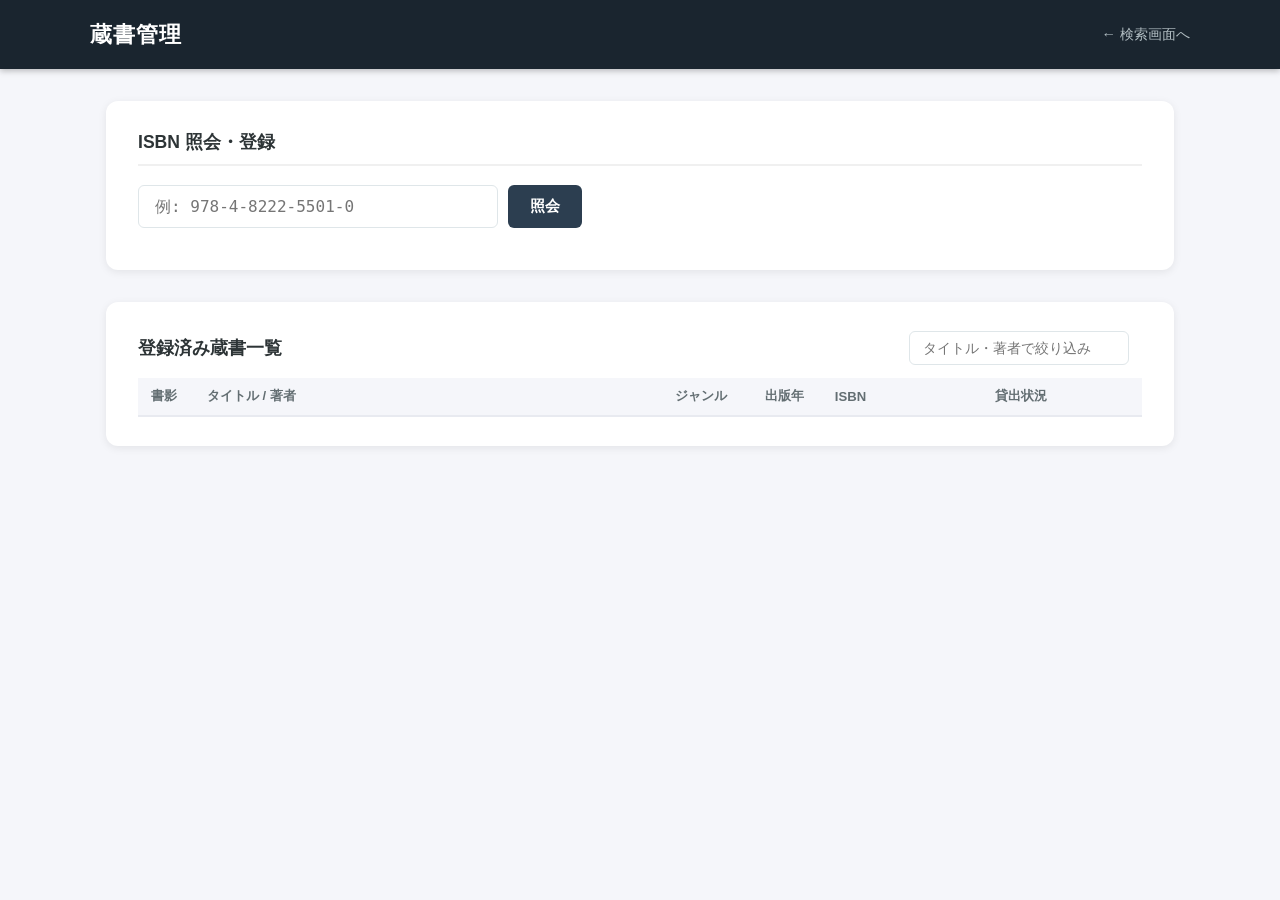
==== templates/admin.html @ 65077078 "Add admin panel with NDL book lookup 管理画面 (/admin) を新設。 - 国立国会図書館サーチ API (SRU) で ISBN から書誌情報・書影を照会 -" ====
<!DOCTYPE html>
<html lang="ja">
<head>
  <meta charset="UTF-8">
  <meta name="viewport" content="width=device-width, initial-scale=1.0">
  <title>管理画面 - 図書館蔵書管理</title>
  <link rel="stylesheet" href="/static/style.css">
</head>
<body>
  <header class="admin-header">
    <div class="admin-header-inner">
      <h1>蔵書管理</h1>
      <a href="/" class="header-link">← 検索画面へ</a>
    </div>
  </header>

  <main class="admin-main">

    <!-- ========== ISBN 照会・登録 ========== -->
    <section class="admin-card">
      <h2 class="admin-section-title">ISBN 照会・登録</h2>

      <div class="lookup-row">
        <input type="text" id="isbn-input" placeholder="例: 978-4-8222-5501-0" autocomplete="off" maxlength="17">
        <button id="lookup-btn" class="btn-primary">照会</button>
      </div>
      <p id="lookup-error" class="form-error hidden"></p>

      <!-- プレビューパネル -->
      <div id="preview-panel" class="preview-panel hidden">
        <div class="preview-cover">
          <img id="preview-img" src="" alt="書影" onerror="this.style.display='none'; document.getElementById('no-cover').style.display='flex'">
          <div id="no-cover" class="no-cover" style="display:none">書影なし</div>
        </div>
        <div class="preview-info">
          <div class="preview-ndl-badge">国立国会図書館より取得</div>
          <div class="form-grid">
            <label class="form-label">ISBN
              <input type="text" id="f-isbn" class="form-input" readonly>
            </label>
            <label class="form-label">タイトル <span class="required">*</span>
              <input type="text" id="f-title" class="form-input" placeholder="タイトルを入力">
            </label>
            <label class="form-label">著者
              <input type="text" id="f-author" class="form-input" placeholder="著者名">
            </label>
            <label class="form-label">出版社
              <input type="text" id="f-publisher" class="form-input" readonly>
            </label>
            <label class="form-label">出版年
              <input type="number" id="f-year" class="form-input" min="1000" max="2099" placeholder="例: 2024">
            </label>
            <label class="form-label">ジャンル <span class="required">*</span>
              <input type="text" id="f-genre" class="form-input" list="genre-list" placeholder="例: 小説 / コンピュータ">
              <datalist id="genre-list"></datalist>
            </label>
          </div>
          <div class="preview-actions">
            <button id="register-btn" class="btn-primary">この本を登録する</button>
            <button id="cancel-btn" class="btn-ghost">キャンセル</button>
          </div>
          <p id="register-error" class="form-error hidden"></p>
          <p id="register-success" class="form-success hidden"></p>
        </div>
      </div>
    </section>

    <!-- ========== 蔵書一覧 ========== -->
    <section class="admin-card">
      <div class="book-list-header">
        <h2 class="admin-section-title">登録済み蔵書一覧</h2>
        <div class="list-controls">
          <input type="text" id="list-search" placeholder="タイトル・著者で絞り込み" class="list-search-input">
          <span id="list-count" class="list-count"></span>
        </div>
      </div>

      <div class="table-wrap">
        <table id="book-table">
          <thead>
            <tr>
              <th class="col-cover">書影</th>
              <th class="col-title">タイトル / 著者</th>
              <th class="col-genre">ジャンル</th>
              <th class="col-year">出版年</th>
              <th class="col-isbn">ISBN</th>
              <th class="col-status">貸出状況</th>
              <th class="col-action"></th>
            </tr>
          </thead>
          <tbody id="book-tbody"></tbody>
        </table>
        <p id="table-empty" class="no-result hidden">登録された書籍はありません。</p>
      </div>
    </section>

  </main>

  <!-- 削除確認モーダル -->
  <div id="confirm-overlay" class="hidden">
    <div id="confirm-modal">
      <p id="confirm-msg"></p>
      <div class="confirm-actions">
        <button id="confirm-ok" class="btn-danger">削除する</button>
        <button id="confirm-cancel" class="btn-ghost">キャンセル</button>
      </div>
    </div>
  </div>

  <script>
    /* ---- utils ---- */
    function esc(s) {
      return String(s ?? '').replace(/&/g,'&amp;').replace(/</g,'&lt;').replace(/>/g,'&gt;').replace(/"/g,'&quot;');
    }
    function thumbnailUrl(isbn) {
      const clean = String(isbn).replace(/[^0-9X]/gi, '');
      return clean.length === 13 ? `https://ndlsearch.ndl.go.jp/thumbnail/${clean}.jpg` : null;
    }
    function showEl(id)  { document.getElementById(id).classList.remove('hidden'); }
    function hideEl(id)  { document.getElementById(id).classList.add('hidden'); }
    function setText(id, t) { document.getElementById(id).textContent = t; }

    /* ---- genre datalist ---- */
    fetch('/api/search')
      .then(r => r.json())
      .then(books => {
        const genres = [...new Set(books.map(b => b.genre))].sort();
        const dl = document.getElementById('genre-list');
        dl.innerHTML = genres.map(g => `<option value="${esc(g)}">`).join('');
      });

    /* ---- ISBN 照会 ---- */
    const isbnInput   = document.getElementById('isbn-input');
    const lookupBtn   = document.getElementById('lookup-btn');
    const previewPanel = document.getElementById('preview-panel');
    let currentThumbnail = null;

    function resetPreview() {
      previewPanel.classList.add('hidden');
      hideEl('lookup-error');
      hideEl('register-error');
      hideEl('register-success');
    }

    async function doLookup() {
      const isbn = isbnInput.value.trim();
      if (!isbn) return;
      lookupBtn.disabled = true;
      lookupBtn.textContent = '照会中…';
      hideEl('lookup-error');

      try {
        const res = await fetch('/api/admin/lookup?' + new URLSearchParams({ isbn }));
        const data = await res.json();
        if (!res.ok) {
          setText('lookup-error', data.error);
          showEl('lookup-error');
          previewPanel.classList.add('hidden');
          return;
        }
        fillPreview(data);
      } catch {
        setText('lookup-error', 'ネットワークエラーが発生しました');
        showEl('lookup-error');
      } finally {
        lookupBtn.disabled = false;
        lookupBtn.textContent = '照会';
      }
    }

    function fillPreview(data) {
      document.getElementById('f-isbn').value      = data.isbn ?? '';
      document.getElementById('f-title').value     = data.title ?? '';
      document.getElementById('f-author').value    = data.author ?? '';
      document.getElementById('f-publisher').value = data.publisher ?? '';
      document.getElementById('f-year').value      = data.year ?? '';
      document.getElementById('f-genre').value     = '';

      const img    = document.getElementById('preview-img');
      const noCover = document.getElementById('no-cover');
      if (data.thumbnail_url) {
        img.src = data.thumbnail_url;
        img.style.display = '';
        noCover.style.display = 'none';
        currentThumbnail = data.thumbnail_url;
      } else {
        img.style.display = 'none';
        noCover.style.display = 'flex';
        currentThumbnail = null;
      }

      hideEl('register-error');
      hideEl('register-success');
      previewPanel.classList.remove('hidden');
    }

    lookupBtn.addEventListener('click', doLookup);
    isbnInput.addEventListener('keydown', e => { if (e.key === 'Enter') doLookup(); });
    document.getElementById('cancel-btn').addEventListener('click', resetPreview);

    /* ---- 書籍登録 ---- */
    document.getElementById('register-btn').addEventListener('click', async () => {
      hideEl('register-error');
      hideEl('register-success');

      const body = {
        isbn:   document.getElementById('f-isbn').value.trim(),
        title:  document.getElementById('f-title').value.trim(),
        author: document.getElementById('f-author').value.trim(),
        genre:  document.getElementById('f-genre').value.trim(),
        year:   parseInt(document.getElementById('f-year').value) || null,
      };

      if (!body.title) { setText('register-error', 'タイトルは必須です'); showEl('register-error'); return; }
      if (!body.genre) { setText('register-error', 'ジャンルは必須です'); showEl('register-error'); return; }

      const btn = document.getElementById('register-btn');
      btn.disabled = true;
      btn.textContent = '登録中…';

      try {
        const res  = await fetch('/api/admin/books', {
          method: 'POST',
          headers: { 'Content-Type': 'application/json' },
          body: JSON.stringify(body),
        });
        const data = await res.json();
        if (!res.ok) {
          setText('register-error', data.error);
          showEl('register-error');
        } else {
          setText('register-success', `「${data.title}」を登録しました`);
          showEl('register-success');
          isbnInput.value = '';
          setTimeout(resetPreview, 2000);
          loadBooks();
        }
      } catch {
        setText('register-error', 'ネットワークエラーが発生しました');
        showEl('register-error');
      } finally {
        btn.disabled = false;
        btn.textContent = 'この本を登録する';
      }
    });

    /* ---- 蔵書一覧 ---- */
    let allBooks = [];
    const tbody       = document.getElementById('book-tbody');
    const listSearch  = document.getElementById('list-search');
    const listCount   = document.getElementById('list-count');
    const tableEmpty  = document.getElementById('table-empty');

    async function loadBooks() {
      const res   = await fetch('/api/admin/books');
      allBooks    = await res.json();
      renderTable(allBooks);
    }

    function renderTable(books) {
      const q = listSearch.value.trim().toLowerCase();
      const filtered = q
        ? books.filter(b => b.title.toLowerCase().includes(q) || (b.author ?? '').toLowerCase().includes(q))
        : books;

      listCount.textContent = `${filtered.length} 件`;

      if (filtered.length === 0) {
        tbody.innerHTML = '';
        tableEmpty.classList.remove('hidden');
        return;
      }
      tableEmpty.classList.add('hidden');

      tbody.innerHTML = filtered.map(b => {
        const thumb = thumbnailUrl(b.isbn);
        return `
        <tr data-id="${b.id}">
          <td class="col-cover">
            ${thumb
              ? `<img class="thumb" src="${esc(thumb)}" alt="" onerror="this.style.display='none'">`
              : '<span class="no-thumb">-</span>'}
          </td>
          <td class="col-title">
            <div class="book-title-cell">${esc(b.title)}</div>
            <div class="book-author-cell">${esc(b.author ?? '')}</div>
          </td>
          <td class="col-genre"><span class="genre-tag">${esc(b.genre)}</span></td>
          <td class="col-year">${b.year ?? '-'}</td>
          <td class="col-isbn"><span class="isbn-text">${esc(b.isbn)}</span></td>
          <td class="col-status">
            <button class="status-btn ${b.available ? 'status-ok' : 'status-ng'}"
                    data-id="${b.id}" data-toggle>
              ${b.available ? '貸出可' : '貸出中'}
            </button>
          </td>
          <td class="col-action">
            <button class="btn-delete" data-id="${b.id}" data-title="${esc(b.title)}" data-del>削除</button>
          </td>
        </tr>`;
      }).join('');

      // トグルボタン
      tbody.querySelectorAll('[data-toggle]').forEach(btn => {
        btn.addEventListener('click', () => toggleAvailable(Number(btn.dataset.id)));
      });
      // 削除ボタン
      tbody.querySelectorAll('[data-del]').forEach(btn => {
        btn.addEventListener('click', () => confirmDelete(Number(btn.dataset.id), btn.dataset.title));
      });
    }

    listSearch.addEventListener('input', () => renderTable(allBooks));

    async function toggleAvailable(id) {
      const res  = await fetch(`/api/admin/books/${id}/available`, { method: 'PUT' });
      const data = await res.json();
      allBooks   = allBooks.map(b => b.id === id ? data : b);
      renderTable(allBooks);
    }

    /* ---- 削除確認 ---- */
    let pendingDeleteId = null;
    const confirmOverlay = document.getElementById('confirm-overlay');

    function confirmDelete(id, title) {
      pendingDeleteId = id;
      setText('confirm-msg', `「${title}」を削除します。よろしいですか？`);
      confirmOverlay.classList.remove('hidden');
    }

    document.getElementById('confirm-ok').addEventListener('click', async () => {
      if (pendingDeleteId === null) return;
      await fetch(`/api/admin/books/${pendingDeleteId}`, { method: 'DELETE' });
      allBooks = allBooks.filter(b => b.id !== pendingDeleteId);
      renderTable(allBooks);
      confirmOverlay.classList.add('hidden');
      pendingDeleteId = null;
    });

    document.getElementById('confirm-cancel').addEventListener('click', () => {
      confirmOverlay.classList.add('hidden');
      pendingDeleteId = null;
    });

    loadBooks();
  </script>
</body>
</html>
---- static/style.css ----
*, *::before, *::after { box-sizing: border-box; margin: 0; padding: 0; }

body {
  font-family: "Hiragino Kaku Gothic ProN", "Noto Sans JP", sans-serif;
  background: #f5f6fa;
  color: #2d3436;
  min-height: 100vh;
}

header {
  background: #2c3e50;
  color: #fff;
  padding: 1.2rem 2rem;
  box-shadow: 0 2px 6px rgba(0,0,0,.2);
}

header h1 {
  font-size: 1.6rem;
  letter-spacing: .05em;
}

main {
  max-width: 960px;
  margin: 2rem auto;
  padding: 0 1rem;
}

/* Search box */
.search-box {
  background: #fff;
  border-radius: 10px;
  padding: 1.4rem 1.6rem;
  box-shadow: 0 2px 8px rgba(0,0,0,.08);
  margin-bottom: 1.8rem;
}

.search-row {
  display: flex;
  gap: .6rem;
  margin-bottom: 1rem;
}

.search-row input {
  flex: 1;
  padding: .7rem 1rem;
  border: 1.5px solid #dfe6e9;
  border-radius: 6px;
  font-size: 1rem;
  outline: none;
  transition: border-color .2s;
}

.search-row input:focus { border-color: #2c3e50; }

.search-row button {
  padding: .7rem 1.4rem;
  background: #2c3e50;
  color: #fff;
  border: none;
  border-radius: 6px;
  font-size: 1rem;
  cursor: pointer;
  transition: background .2s;
}

.search-row button:hover { background: #34495e; }

.filter-row {
  display: flex;
  gap: 1.4rem;
  align-items: center;
  flex-wrap: wrap;
}

.filter-row label { font-size: .95rem; color: #636e72; }

.filter-row select {
  margin-left: .4rem;
  padding: .35rem .6rem;
  border: 1.5px solid #dfe6e9;
  border-radius: 5px;
  font-size: .95rem;
  outline: none;
}

.checkbox-label {
  display: flex;
  align-items: center;
  gap: .4rem;
  cursor: pointer;
}

/* Result count */
#result-count {
  font-size: .9rem;
  color: #636e72;
  margin-bottom: .8rem;
}

/* Book cards grid */
#results {
  display: grid;
  grid-template-columns: repeat(auto-fill, minmax(200px, 1fr));
  gap: 1rem;
}

.book-card {
  background: #fff;
  border-radius: 10px;
  padding: 1rem 1.1rem 1.2rem;
  box-shadow: 0 2px 6px rgba(0,0,0,.07);
  cursor: pointer;
  transition: transform .15s, box-shadow .15s;
  border-top: 4px solid transparent;
  position: relative;
}

.book-card:hover {
  transform: translateY(-3px);
  box-shadow: 0 6px 14px rgba(0,0,0,.12);
}

.book-card.available { border-top-color: #00b894; }
.book-card.unavailable { border-top-color: #d63031; }

.book-status {
  font-size: .75rem;
  font-weight: 700;
  letter-spacing: .04em;
  margin-bottom: .5rem;
}

.available .book-status { color: #00b894; }
.unavailable .book-status { color: #d63031; }

.book-title {
  font-size: 1rem;
  font-weight: 700;
  line-height: 1.35;
  margin-bottom: .4rem;
}

.book-author {
  font-size: .88rem;
  color: #636e72;
  margin-bottom: .3rem;
}

.book-meta {
  font-size: .8rem;
  color: #b2bec3;
}

.no-result {
  color: #636e72;
  padding: 2rem 0;
  text-align: center;
}

/* Modal */
.hidden { display: none !important; }

#modal-overlay {
  position: fixed;
  inset: 0;
  background: rgba(0,0,0,.45);
  display: flex;
  align-items: center;
  justify-content: center;
  z-index: 100;
}

#modal {
  background: #fff;
  border-radius: 12px;
  padding: 2rem 2.2rem;
  max-width: 480px;
  width: 90%;
  position: relative;
  box-shadow: 0 10px 40px rgba(0,0,0,.2);
}

#modal-close {
  position: absolute;
  top: .8rem;
  right: 1rem;
  background: none;
  border: none;
  font-size: 1.6rem;
  cursor: pointer;
  color: #636e72;
  line-height: 1;
}

#modal-close:hover { color: #2d3436; }

#modal-content h2 {
  font-size: 1.3rem;
  margin-bottom: 1.2rem;
  line-height: 1.4;
}

.detail-table {
  width: 100%;
  border-collapse: collapse;
}

.detail-table th,
.detail-table td {
  padding: .55rem .6rem;
  border-bottom: 1px solid #f0f0f0;
  font-size: .95rem;
  text-align: left;
}

.detail-table th {
  width: 7rem;
  color: #636e72;
  font-weight: 600;
}

.status-ok { color: #00b894; font-weight: 700; }
.status-ng { color: #d63031; font-weight: 700; }

/* ---- Tabs ---- */
.tabs {
  display: flex;
  gap: .4rem;
  margin-bottom: 1.4rem;
}

.tab-btn {
  padding: .6rem 1.4rem;
  border: 2px solid #dfe6e9;
  border-radius: 6px;
  background: #fff;
  font-size: .95rem;
  cursor: pointer;
  color: #636e72;
  font-weight: 600;
  transition: background .15s, color .15s, border-color .15s;
}

.tab-btn.active {
  background: #2c3e50;
  color: #fff;
  border-color: #2c3e50;
}

.tab-btn:not(.active):hover {
  border-color: #2c3e50;
  color: #2c3e50;
}

/* ---- Occupation filter row ---- */
.occ-filter-row {
  display: flex;
  align-items: center;
  gap: 1rem;
}

/* ---- Section lead ---- */
.section-lead {
  font-size: .95rem;
  color: #636e72;
  margin-bottom: 1rem;
}

/* ---- Occupation cards grid ---- */
#occ-cards {
  display: grid;
  grid-template-columns: repeat(auto-fill, minmax(200px, 1fr));
  gap: 1rem;
  margin-bottom: 1.5rem;
}

.occ-card {
  background: #fff;
  border-radius: 10px;
  padding: 1.2rem 1.2rem 1.4rem;
  box-shadow: 0 2px 6px rgba(0,0,0,.07);
  cursor: pointer;
  transition: transform .15s, box-shadow .15s;
  border-top: 4px solid #6c5ce7;
  text-align: center;
}

.occ-card:hover {
  transform: translateY(-3px);
  box-shadow: 0 6px 14px rgba(0,0,0,.12);
}

.occ-icon {
  font-size: 2rem;
  margin-bottom: .5rem;
}

.occ-name {
  font-size: 1rem;
  font-weight: 700;
  margin-bottom: .4rem;
}

.occ-desc {
  font-size: .78rem;
  color: #636e72;
  line-height: 1.4;
  margin-bottom: .6rem;
}

.occ-count {
  font-size: .82rem;
  color: #6c5ce7;
  font-weight: 700;
}

/* ---- Occupation book view ---- */
.back-btn {
  display: inline-flex;
  align-items: center;
  gap: .4rem;
  padding: .5rem 1rem;
  border: 1.5px solid #dfe6e9;
  border-radius: 6px;
  background: #fff;
  font-size: .9rem;
  cursor: pointer;
  margin-bottom: 1.2rem;
  color: #2d3436;
  transition: background .15s;
}

.back-btn:hover { background: #f0f0f0; }

.occ-book-title {
  display: flex;
  align-items: flex-start;
  gap: 1rem;
  background: #fff;
  border-radius: 10px;
  padding: 1.2rem 1.4rem;
  box-shadow: 0 2px 6px rgba(0,0,0,.07);
  margin-bottom: 1.2rem;
  border-left: 5px solid #6c5ce7;
}

.occ-icon-lg { font-size: 2.4rem; }

.occ-book-title h2 {
  font-size: 1.2rem;
  margin-bottom: .3rem;
}

.occ-book-title p {
  font-size: .88rem;
  color: #636e72;
}

#occ-book-count {
  font-size: .9rem;
  color: #636e72;
  margin-bottom: .8rem;
}

#occ-books {
  display: grid;
  grid-template-columns: repeat(auto-fill, minmax(200px, 1fr));
  gap: 1rem;
}

/* ---- Book note (occupation context) ---- */
.book-note {
  font-size: .75rem;
  color: #6c5ce7;
  margin-top: .5rem;
  line-height: 1.4;
  border-top: 1px dashed #e0e0e0;
  padding-top: .4rem;
}

/* ==============================================================
   管理画面
   ============================================================== */
.admin-header {
  background: #1a252f;
  color: #fff;
  padding: 1.2rem 2rem;
  box-shadow: 0 2px 6px rgba(0,0,0,.25);
}

.admin-header-inner {
  max-width: 1100px;
  margin: 0 auto;
  display: flex;
  align-items: center;
  justify-content: space-between;
}

.admin-header h1 { font-size: 1.4rem; letter-spacing: .04em; }

.header-link {
  color: #b2bec3;
  text-decoration: none;
  font-size: .9rem;
  transition: color .15s;
}
.header-link:hover { color: #fff; }

.admin-main {
  max-width: 1100px;
  margin: 2rem auto;
  padding: 0 1rem;
  display: flex;
  flex-direction: column;
  gap: 2rem;
}

.admin-card {
  background: #fff;
  border-radius: 12px;
  padding: 1.8rem 2rem;
  box-shadow: 0 2px 8px rgba(0,0,0,.08);
}

.admin-section-title {
  font-size: 1.1rem;
  font-weight: 700;
  margin-bottom: 1.2rem;
  padding-bottom: .6rem;
  border-bottom: 2px solid #f0f0f0;
  color: #2d3436;
}

/* ---- ISBN 照会行 ---- */
.lookup-row {
  display: flex;
  gap: .6rem;
  margin-bottom: .8rem;
}

.lookup-row input {
  flex: 1;
  max-width: 360px;
  padding: .7rem 1rem;
  border: 1.5px solid #dfe6e9;
  border-radius: 6px;
  font-size: 1rem;
  outline: none;
  font-family: monospace;
  transition: border-color .2s;
}
.lookup-row input:focus { border-color: #1a252f; }

/* ---- ボタン ---- */
.btn-primary {
  padding: .7rem 1.4rem;
  background: #2c3e50;
  color: #fff;
  border: none;
  border-radius: 6px;
  font-size: .95rem;
  cursor: pointer;
  font-weight: 600;
  transition: background .15s;
}
.btn-primary:hover:not(:disabled) { background: #34495e; }
.btn-primary:disabled { opacity: .6; cursor: default; }

.btn-ghost {
  padding: .7rem 1.2rem;
  background: none;
  color: #636e72;
  border: 1.5px solid #dfe6e9;
  border-radius: 6px;
  font-size: .95rem;
  cursor: pointer;
  transition: background .15s;
}
.btn-ghost:hover { background: #f5f6fa; }

.btn-danger {
  padding: .6rem 1.2rem;
  background: #d63031;
  color: #fff;
  border: none;
  border-radius: 6px;
  font-size: .95rem;
  cursor: pointer;
  font-weight: 600;
  transition: background .15s;
}
.btn-danger:hover { background: #c0392b; }

/* ---- フォームエラー・成功 ---- */
.form-error   { color: #d63031; font-size: .88rem; margin-top: .4rem; }
.form-success { color: #00b894; font-size: .88rem; margin-top: .4rem; }
.required     { color: #d63031; }

/* ---- プレビューパネル ---- */
.preview-panel {
  display: flex;
  gap: 1.8rem;
  margin-top: 1.4rem;
  padding: 1.4rem;
  background: #f8f9fb;
  border-radius: 10px;
  border: 1.5px solid #e8eaf0;
}

.preview-cover {
  flex-shrink: 0;
  width: 120px;
}

.preview-cover img {
  width: 120px;
  border-radius: 4px;
  box-shadow: 0 2px 8px rgba(0,0,0,.15);
  display: block;
}

.no-cover {
  width: 120px;
  height: 160px;
  background: #dfe6e9;
  border-radius: 4px;
  display: flex;
  align-items: center;
  justify-content: center;
  font-size: .8rem;
  color: #636e72;
}

.preview-info { flex: 1; min-width: 0; }

.preview-ndl-badge {
  display: inline-block;
  font-size: .72rem;
  color: #636e72;
  background: #eaf0fb;
  border-radius: 4px;
  padding: .2rem .6rem;
  margin-bottom: .9rem;
}

.form-grid {
  display: grid;
  grid-template-columns: 1fr 1fr;
  gap: .7rem 1rem;
  margin-bottom: 1rem;
}

.form-label {
  display: flex;
  flex-direction: column;
  gap: .25rem;
  font-size: .85rem;
  color: #636e72;
  font-weight: 600;
}

.form-input {
  padding: .5rem .7rem;
  border: 1.5px solid #dfe6e9;
  border-radius: 5px;
  font-size: .95rem;
  outline: none;
  background: #fff;
  transition: border-color .15s;
}
.form-input:focus { border-color: #2c3e50; }
.form-input[readonly] { background: #f0f2f5; color: #636e72; }

.preview-actions { display: flex; gap: .6rem; align-items: center; }

/* ---- 一覧ヘッダー ---- */
.book-list-header {
  display: flex;
  align-items: center;
  justify-content: space-between;
  flex-wrap: wrap;
  gap: .8rem;
  margin-bottom: .8rem;
}

.book-list-header .admin-section-title { margin-bottom: 0; border-bottom: none; padding-bottom: 0; }

.list-controls { display: flex; align-items: center; gap: .8rem; }

.list-search-input {
  padding: .5rem .8rem;
  border: 1.5px solid #dfe6e9;
  border-radius: 6px;
  font-size: .9rem;
  outline: none;
  width: 220px;
  transition: border-color .15s;
}
.list-search-input:focus { border-color: #2c3e50; }

.list-count { font-size: .85rem; color: #636e72; white-space: nowrap; }

/* ---- テーブル ---- */
.table-wrap { overflow-x: auto; }

#book-table {
  width: 100%;
  border-collapse: collapse;
  font-size: .9rem;
  min-width: 700px;
}

#book-table th {
  text-align: left;
  padding: .6rem .8rem;
  background: #f5f6fa;
  color: #636e72;
  font-weight: 600;
  font-size: .82rem;
  border-bottom: 2px solid #e8eaf0;
  white-space: nowrap;
}

#book-table td {
  padding: .65rem .8rem;
  border-bottom: 1px solid #f0f0f0;
  vertical-align: middle;
}

#book-table tbody tr:hover { background: #fafbfc; }

.col-cover  { width: 56px; }
.col-title  { min-width: 180px; }
.col-genre  { width: 90px; }
.col-year   { width: 70px; text-align: center; }
.col-isbn   { width: 160px; }
.col-status { width: 90px; text-align: center; }
.col-action { width: 70px; text-align: center; }

.thumb {
  width: 40px;
  height: auto;
  border-radius: 3px;
  display: block;
  box-shadow: 0 1px 4px rgba(0,0,0,.12);
}
.no-thumb { color: #b2bec3; font-size: .8rem; }

.book-title-cell  { font-weight: 600; line-height: 1.3; }
.book-author-cell { font-size: .82rem; color: #636e72; margin-top: .15rem; }

.genre-tag {
  display: inline-block;
  background: #eaf0fb;
  color: #2c3e50;
  border-radius: 4px;
  padding: .15rem .5rem;
  font-size: .78rem;
  font-weight: 600;
  white-space: nowrap;
}

.isbn-text {
  font-family: monospace;
  font-size: .82rem;
  color: #636e72;
}

.status-btn {
  border: none;
  border-radius: 5px;
  padding: .3rem .7rem;
  font-size: .82rem;
  font-weight: 700;
  cursor: pointer;
  transition: opacity .15s;
}
.status-btn.status-ok { background: #e8f8f3; color: #00b894; }
.status-btn.status-ng { background: #fdf0f0; color: #d63031; }
.status-btn:hover { opacity: .75; }

.btn-delete {
  background: none;
  border: 1.5px solid #dfe6e9;
  border-radius: 5px;
  padding: .28rem .6rem;
  font-size: .8rem;
  color: #636e72;
  cursor: pointer;
  transition: border-color .15s, color .15s;
}
.btn-delete:hover { border-color: #d63031; color: #d63031; }

/* ---- 削除確認モーダル ---- */
#confirm-overlay {
  position: fixed;
  inset: 0;
  background: rgba(0,0,0,.45);
  display: flex;
  align-items: center;
  justify-content: center;
  z-index: 200;
}

#confirm-modal {
  background: #fff;
  border-radius: 10px;
  padding: 1.8rem 2rem;
  max-width: 380px;
  width: 90%;
  box-shadow: 0 10px 40px rgba(0,0,0,.2);
}

#confirm-msg {
  font-size: 1rem;
  margin-bottom: 1.2rem;
  line-height: 1.5;
}

.confirm-actions { display: flex; gap: .6rem; }
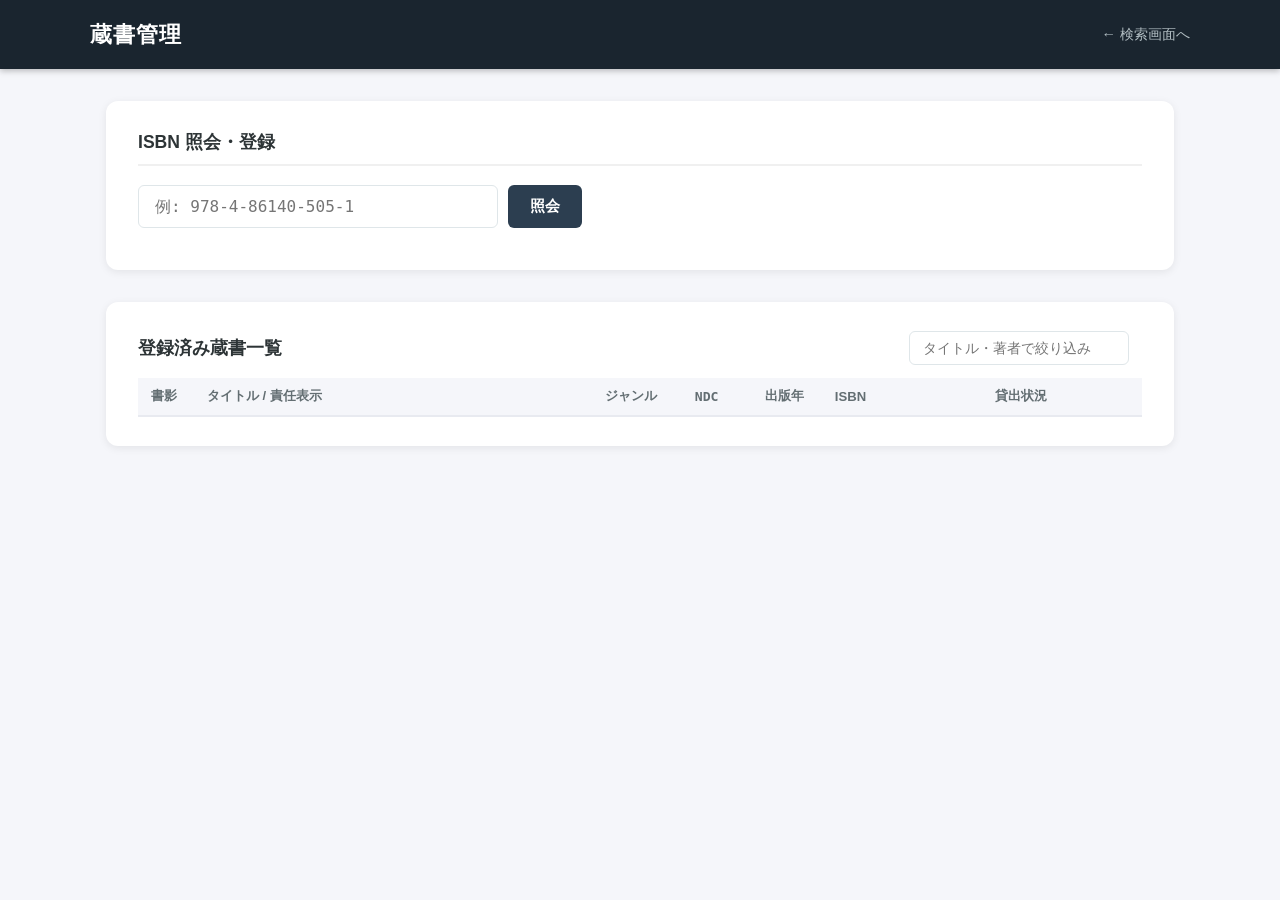
==== commit c2c27809: "Expand admin with full NDL bibliographic fields NDL書誌項目に準拠したスキーマ・フォーム・パーサーに全面更新。 - DB: books テーブルに N" ====
--- a/templates/admin.html
+++ b/templates/admin.html
@@ -21,48 +21,163 @@
       <h2 class="admin-section-title">ISBN 照会・登録</h2>
 
       <div class="lookup-row">
-        <input type="text" id="isbn-input" placeholder="例: 978-4-8222-5501-0" autocomplete="off" maxlength="17">
+        <input type="text" id="isbn-input" placeholder="例: 978-4-86140-505-1" autocomplete="off" maxlength="17">
         <button id="lookup-btn" class="btn-primary">照会</button>
       </div>
       <p id="lookup-error" class="form-error hidden"></p>
 
       <!-- プレビューパネル -->
       <div id="preview-panel" class="preview-panel hidden">
-        <div class="preview-cover">
-          <img id="preview-img" src="" alt="書影" onerror="this.style.display='none'; document.getElementById('no-cover').style.display='flex'">
-          <div id="no-cover" class="no-cover" style="display:none">書影なし</div>
+
+        <!-- 上部: 書影 + NDLバッジ -->
+        <div class="preview-top">
+          <div class="preview-cover">
+            <img id="preview-img" src="" alt="書影"
+                 onerror="this.style.display='none';document.getElementById('no-cover').style.display='flex'">
+            <div id="no-cover" class="no-cover" style="display:none">書影なし</div>
+          </div>
+          <div class="preview-top-right">
+            <div class="preview-ndl-badge">国立国会図書館より取得</div>
+            <p class="preview-hint">内容を確認・編集のうえ登録してください。<br>
+              <strong>ジャンル（蔵書管理用）</strong> のみ必ず入力してください。</p>
+          </div>
         </div>
-        <div class="preview-info">
-          <div class="preview-ndl-badge">国立国会図書館より取得</div>
-          <div class="form-grid">
-            <label class="form-label">ISBN
-              <input type="text" id="f-isbn" class="form-input" readonly>
-            </label>
-            <label class="form-label">タイトル <span class="required">*</span>
-              <input type="text" id="f-title" class="form-input" placeholder="タイトルを入力">
-            </label>
-            <label class="form-label">著者
-              <input type="text" id="f-author" class="form-input" placeholder="著者名">
-            </label>
-            <label class="form-label">出版社
-              <input type="text" id="f-publisher" class="form-input" readonly>
-            </label>
-            <label class="form-label">出版年
-              <input type="number" id="f-year" class="form-input" min="1000" max="2099" placeholder="例: 2024">
-            </label>
-            <label class="form-label">ジャンル <span class="required">*</span>
-              <input type="text" id="f-genre" class="form-input" list="genre-list" placeholder="例: 小説 / コンピュータ">
-              <datalist id="genre-list"></datalist>
-            </label>
-          </div>
-          <div class="preview-actions">
-            <button id="register-btn" class="btn-primary">この本を登録する</button>
-            <button id="cancel-btn" class="btn-ghost">キャンセル</button>
-          </div>
-          <p id="register-error" class="form-error hidden"></p>
-          <p id="register-success" class="form-success hidden"></p>
+
+        <!-- フォーム本体 -->
+        <div class="bib-form">
+
+          <!-- 識別子 -->
+          <fieldset class="bib-section">
+            <legend>識別子</legend>
+            <div class="form-grid">
+              <label class="form-label">ISBN <span class="required">*</span>
+                <input type="text" id="f-isbn" class="form-input" readonly>
+              </label>
+              <label class="form-label">ISSN
+                <input type="text" id="f-issn" class="form-input">
+              </label>
+              <label class="form-label">書誌ID（NDLBibID）
+                <input type="text" id="f-ndl_bib_id" class="form-input">
+              </label>
+              <label class="form-label">識別子（URI）
+                <input type="text" id="f-ndl_uri" class="form-input">
+              </label>
+            </div>
+          </fieldset>
+
+          <!-- タイトル情報 -->
+          <fieldset class="bib-section">
+            <legend>タイトル情報</legend>
+            <div class="form-grid">
+              <label class="form-label col-span-2">タイトル <span class="required">*</span>
+                <input type="text" id="f-title" class="form-input" placeholder="タイトルを入力">
+              </label>
+              <label class="form-label col-span-2">タイトルよみ
+                <input type="text" id="f-title_kana" class="form-input">
+              </label>
+              <label class="form-label col-span-2">並列タイトル
+                <input type="text" id="f-parallel_title" class="form-input">
+              </label>
+              <label class="form-label col-span-2">シリーズタイトル
+                <input type="text" id="f-series_title" class="form-input">
+              </label>
+              <label class="form-label">版
+                <input type="text" id="f-edition" class="form-input" placeholder="例: 第2版">
+              </label>
+              <label class="form-label">刊行巻次
+                <input type="text" id="f-volume" class="form-input" placeholder="例: 上">
+              </label>
+            </div>
+          </fieldset>
+
+          <!-- 責任表示・出版情報 -->
+          <fieldset class="bib-section">
+            <legend>責任表示・出版情報</legend>
+            <div class="form-grid">
+              <label class="form-label col-span-2">責任表示
+                <input type="text" id="f-responsibility" class="form-input" placeholder="例: 蛭田廣一 監修">
+              </label>
+              <label class="form-label col-span-2">著者（dc:creator）
+                <input type="text" id="f-author" class="form-input" placeholder="例: 夏目漱石">
+              </label>
+              <label class="form-label col-span-2">出版者
+                <input type="text" id="f-publisher" class="form-input">
+              </label>
+              <label class="form-label">出版地（国名コード）
+                <input type="text" id="f-pub_place" class="form-input" placeholder="例: JP">
+              </label>
+              <label class="form-label">出版年月日等
+                <input type="text" id="f-pub_date" class="form-input" placeholder="例: 2024.6">
+              </label>
+              <label class="form-label">出版年（W3CDTF）
+                <input type="number" id="f-year" class="form-input" min="1000" max="2099" placeholder="例: 2024">
+              </label>
+              <label class="form-label">大きさ、容量等
+                <input type="text" id="f-extent" class="form-input" placeholder="例: 167p ; 21cm">
+              </label>
+            </div>
+          </fieldset>
+
+          <!-- 分類・件名 -->
+          <fieldset class="bib-section">
+            <legend>分類・件名</legend>
+            <div class="form-grid">
+              <label class="form-label">分類（NDC）
+                <input type="text" id="f-ndc" class="form-input" placeholder="例: 014.72">
+              </label>
+              <label class="form-label">分類（NDLC）
+                <input type="text" id="f-ndlc" class="form-input" placeholder="例: UL587">
+              </label>
+              <label class="form-label col-span-2">件名標目
+                <input type="text" id="f-subject" class="form-input" placeholder="例: 郷土資料--日本">
+              </label>
+              <label class="form-label col-span-2">ジャンル・形式用語
+                <input type="text" id="f-genre_form" class="form-input">
+              </label>
+              <label class="form-label">請求記号
+                <input type="text" id="f-call_number" class="form-input" placeholder="例: UL587-R3">
+              </label>
+              <label class="form-label">
+                ジャンル（蔵書管理用）<span class="required">*</span>
+                <input type="text" id="f-genre" class="form-input" list="genre-list"
+                       placeholder="例: 小説 / コンピュータ" style="border-color:#6c5ce7">
+                <datalist id="genre-list"></datalist>
+                <span class="form-hint">検索画面のジャンル絞り込みに使用します</span>
+              </label>
+            </div>
+          </fieldset>
+
+          <!-- 補足情報 -->
+          <fieldset class="bib-section">
+            <legend>補足情報</legend>
+            <div class="form-grid">
+              <label class="form-label col-span-2">注記
+                <input type="text" id="f-notes" class="form-input" placeholder="例: 動画解説付">
+              </label>
+              <label class="form-label">本文の言語コード（ISO639-2）
+                <input type="text" id="f-language" class="form-input" placeholder="例: jpn">
+              </label>
+              <label class="form-label">資料種別
+                <input type="text" id="f-material_type" class="form-input" placeholder="例: 図書">
+              </label>
+              <label class="form-label">資料形態
+                <input type="text" id="f-material_form" class="form-input" placeholder="例: 紙">
+              </label>
+              <label class="form-label">アクセスURL
+                <input type="url" id="f-access_url" class="form-input">
+              </label>
+            </div>
+          </fieldset>
+
+        </div><!-- /.bib-form -->
+
+        <div class="preview-actions">
+          <button id="register-btn" class="btn-primary">この本を登録する</button>
+          <button id="cancel-btn" class="btn-ghost">キャンセル</button>
         </div>
-      </div>
+        <p id="register-error"   class="form-error hidden"></p>
+        <p id="register-success" class="form-success hidden"></p>
+      </div><!-- /#preview-panel -->
     </section>
 
     <!-- ========== 蔵書一覧 ========== -->
@@ -80,8 +195,9 @@
           <thead>
             <tr>
               <th class="col-cover">書影</th>
-              <th class="col-title">タイトル / 著者</th>
+              <th class="col-title">タイトル / 責任表示</th>
               <th class="col-genre">ジャンル</th>
+              <th class="col-ndc">NDC</th>
               <th class="col-year">出版年</th>
               <th class="col-isbn">ISBN</th>
               <th class="col-status">貸出状況</th>
@@ -101,7 +217,7 @@
     <div id="confirm-modal">
       <p id="confirm-msg"></p>
       <div class="confirm-actions">
-        <button id="confirm-ok" class="btn-danger">削除する</button>
+        <button id="confirm-ok"     class="btn-danger">削除する</button>
         <button id="confirm-cancel" class="btn-ghost">キャンセル</button>
       </div>
     </div>
@@ -113,33 +229,34 @@
       return String(s ?? '').replace(/&/g,'&amp;').replace(/</g,'&lt;').replace(/>/g,'&gt;').replace(/"/g,'&quot;');
     }
     function thumbnailUrl(isbn) {
-      const clean = String(isbn).replace(/[^0-9X]/gi, '');
-      return clean.length === 13 ? `https://ndlsearch.ndl.go.jp/thumbnail/${clean}.jpg` : null;
-    }
-    function showEl(id)  { document.getElementById(id).classList.remove('hidden'); }
-    function hideEl(id)  { document.getElementById(id).classList.add('hidden'); }
-    function setText(id, t) { document.getElementById(id).textContent = t; }
-
-    /* ---- genre datalist ---- */
-    fetch('/api/search')
-      .then(r => r.json())
-      .then(books => {
-        const genres = [...new Set(books.map(b => b.genre))].sort();
-        const dl = document.getElementById('genre-list');
-        dl.innerHTML = genres.map(g => `<option value="${esc(g)}">`).join('');
-      });
-
-    /* ---- ISBN 照会 ---- */
-    const isbnInput   = document.getElementById('isbn-input');
-    const lookupBtn   = document.getElementById('lookup-btn');
+      const c = String(isbn).replace(/[^0-9X]/gi,'');
+      return c.length === 13 ? `https://ndlsearch.ndl.go.jp/thumbnail/${c}.jpg` : null;
+    }
+    const show = id => document.getElementById(id).classList.remove('hidden');
+    const hide = id => document.getElementById(id).classList.add('hidden');
+    const setText = (id, t) => document.getElementById(id).textContent = t;
+    const val = id => document.getElementById(id).value.trim();
+    const setVal = (id, v) => { document.getElementById(id).value = v ?? ''; };
+
+    /* ---- ジャンル datalist ---- */
+    fetch('/api/search').then(r => r.json()).then(books => {
+      const genres = [...new Set(books.map(b => b.genre))].sort();
+      document.getElementById('genre-list').innerHTML =
+        genres.map(g => `<option value="${esc(g)}">`).join('');
+    });
+
+    /* ================================================================
+       ISBN 照会
+    ================================================================ */
+    const isbnInput    = document.getElementById('isbn-input');
+    const lookupBtn    = document.getElementById('lookup-btn');
     const previewPanel = document.getElementById('preview-panel');
-    let currentThumbnail = null;
 
     function resetPreview() {
       previewPanel.classList.add('hidden');
-      hideEl('lookup-error');
-      hideEl('register-error');
-      hideEl('register-success');
+      hide('lookup-error');
+      hide('register-error');
+      hide('register-success');
     }
 
     async function doLookup() {
@@ -147,77 +264,79 @@
       if (!isbn) return;
       lookupBtn.disabled = true;
       lookupBtn.textContent = '照会中…';
-      hideEl('lookup-error');
-
+      hide('lookup-error');
       try {
-        const res = await fetch('/api/admin/lookup?' + new URLSearchParams({ isbn }));
+        const res  = await fetch('/api/admin/lookup?' + new URLSearchParams({ isbn }));
         const data = await res.json();
         if (!res.ok) {
           setText('lookup-error', data.error);
-          showEl('lookup-error');
+          show('lookup-error');
           previewPanel.classList.add('hidden');
-          return;
+        } else {
+          fillPreview(data);
         }
-        fillPreview(data);
       } catch {
         setText('lookup-error', 'ネットワークエラーが発生しました');
-        showEl('lookup-error');
+        show('lookup-error');
       } finally {
         lookupBtn.disabled = false;
         lookupBtn.textContent = '照会';
       }
     }
 
+    /* フィールド名→input id の対応 */
+    const FIELD_IDS = [
+      'isbn','issn','ndl_bib_id','ndl_uri',
+      'title','title_kana','parallel_title','series_title','edition','volume',
+      'responsibility','author','publisher','pub_place','pub_date','year','extent',
+      'ndc','ndlc','subject','genre_form','call_number',
+      'notes','language','material_type','material_form','access_url',
+    ];
+
     function fillPreview(data) {
-      document.getElementById('f-isbn').value      = data.isbn ?? '';
-      document.getElementById('f-title').value     = data.title ?? '';
-      document.getElementById('f-author').value    = data.author ?? '';
-      document.getElementById('f-publisher').value = data.publisher ?? '';
-      document.getElementById('f-year').value      = data.year ?? '';
-      document.getElementById('f-genre').value     = '';
-
-      const img    = document.getElementById('preview-img');
+      FIELD_IDS.forEach(f => setVal('f-' + f, data[f]));
+      // ジャンルはクリア（手動入力必須）
+      setVal('f-genre', '');
+
+      const img     = document.getElementById('preview-img');
       const noCover = document.getElementById('no-cover');
       if (data.thumbnail_url) {
         img.src = data.thumbnail_url;
         img.style.display = '';
         noCover.style.display = 'none';
-        currentThumbnail = data.thumbnail_url;
       } else {
         img.style.display = 'none';
         noCover.style.display = 'flex';
-        currentThumbnail = null;
       }
-
-      hideEl('register-error');
-      hideEl('register-success');
+      hide('register-error');
+      hide('register-success');
       previewPanel.classList.remove('hidden');
+      previewPanel.scrollIntoView({ behavior: 'smooth', block: 'start' });
     }
 
     lookupBtn.addEventListener('click', doLookup);
     isbnInput.addEventListener('keydown', e => { if (e.key === 'Enter') doLookup(); });
     document.getElementById('cancel-btn').addEventListener('click', resetPreview);
 
-    /* ---- 書籍登録 ---- */
+    /* ================================================================
+       書籍登録
+    ================================================================ */
     document.getElementById('register-btn').addEventListener('click', async () => {
-      hideEl('register-error');
-      hideEl('register-success');
-
-      const body = {
-        isbn:   document.getElementById('f-isbn').value.trim(),
-        title:  document.getElementById('f-title').value.trim(),
-        author: document.getElementById('f-author').value.trim(),
-        genre:  document.getElementById('f-genre').value.trim(),
-        year:   parseInt(document.getElementById('f-year').value) || null,
-      };
-
-      if (!body.title) { setText('register-error', 'タイトルは必須です'); showEl('register-error'); return; }
-      if (!body.genre) { setText('register-error', 'ジャンルは必須です'); showEl('register-error'); return; }
+      hide('register-error');
+      hide('register-success');
+
+      const body = {};
+      FIELD_IDS.forEach(f => { const v = val('f-' + f); if (v) body[f] = v; });
+      body.genre = val('f-genre');
+      // year を数値に変換
+      if (body.year) body.year = parseInt(body.year) || null;
+
+      if (!body.title)  { setText('register-error', 'タイトルは必須です'); show('register-error'); return; }
+      if (!body.genre)  { setText('register-error', 'ジャンル（蔵書管理用）は必須です'); show('register-error'); return; }
+      if (!body.isbn)   { setText('register-error', 'ISBN は必須です'); show('register-error'); return; }
 
       const btn = document.getElementById('register-btn');
-      btn.disabled = true;
-      btn.textContent = '登録中…';
-
+      btn.disabled = true; btn.textContent = '登録中…';
       try {
         const res  = await fetch('/api/admin/books', {
           method: 'POST',
@@ -226,56 +345,57 @@
         });
         const data = await res.json();
         if (!res.ok) {
-          setText('register-error', data.error);
-          showEl('register-error');
+          setText('register-error', data.error); show('register-error');
         } else {
           setText('register-success', `「${data.title}」を登録しました`);
-          showEl('register-success');
+          show('register-success');
           isbnInput.value = '';
           setTimeout(resetPreview, 2000);
           loadBooks();
         }
       } catch {
-        setText('register-error', 'ネットワークエラーが発生しました');
-        showEl('register-error');
+        setText('register-error', 'ネットワークエラーが発生しました'); show('register-error');
       } finally {
-        btn.disabled = false;
-        btn.textContent = 'この本を登録する';
+        btn.disabled = false; btn.textContent = 'この本を登録する';
       }
     });
 
-    /* ---- 蔵書一覧 ---- */
+    /* ================================================================
+       蔵書一覧
+    ================================================================ */
     let allBooks = [];
-    const tbody       = document.getElementById('book-tbody');
-    const listSearch  = document.getElementById('list-search');
-    const listCount   = document.getElementById('list-count');
-    const tableEmpty  = document.getElementById('table-empty');
+    const tbody      = document.getElementById('book-tbody');
+    const listSearch = document.getElementById('list-search');
 
     async function loadBooks() {
-      const res   = await fetch('/api/admin/books');
-      allBooks    = await res.json();
+      const res = await fetch('/api/admin/books');
+      allBooks  = await res.json();
       renderTable(allBooks);
     }
 
     function renderTable(books) {
       const q = listSearch.value.trim().toLowerCase();
       const filtered = q
-        ? books.filter(b => b.title.toLowerCase().includes(q) || (b.author ?? '').toLowerCase().includes(q))
+        ? books.filter(b =>
+            (b.title  ?? '').toLowerCase().includes(q) ||
+            (b.author ?? '').toLowerCase().includes(q) ||
+            (b.responsibility ?? '').toLowerCase().includes(q))
         : books;
 
-      listCount.textContent = `${filtered.length} 件`;
-
+      setText('list-count', `${filtered.length} 件`);
+
+      const empty = document.getElementById('table-empty');
       if (filtered.length === 0) {
         tbody.innerHTML = '';
-        tableEmpty.classList.remove('hidden');
+        empty.classList.remove('hidden');
         return;
       }
-      tableEmpty.classList.add('hidden');
+      empty.classList.add('hidden');
 
       tbody.innerHTML = filtered.map(b => {
         const thumb = thumbnailUrl(b.isbn);
-        return `
-        <tr data-id="${b.id}">
+        const resp  = b.responsibility || b.author || '';
+        return `<tr data-id="${b.id}">
           <td class="col-cover">
             ${thumb
               ? `<img class="thumb" src="${esc(thumb)}" alt="" onerror="this.style.display='none'">`
@@ -283,9 +403,11 @@
           </td>
           <td class="col-title">
             <div class="book-title-cell">${esc(b.title)}</div>
-            <div class="book-author-cell">${esc(b.author ?? '')}</div>
+            <div class="book-author-cell">${esc(resp)}</div>
+            ${b.series_title ? `<div class="book-series-cell">${esc(b.series_title)}</div>` : ''}
           </td>
           <td class="col-genre"><span class="genre-tag">${esc(b.genre)}</span></td>
+          <td class="col-ndc">${esc(b.ndc ?? '')}</td>
           <td class="col-year">${b.year ?? '-'}</td>
           <td class="col-isbn"><span class="isbn-text">${esc(b.isbn)}</span></td>
           <td class="col-status">
@@ -300,22 +422,18 @@
         </tr>`;
       }).join('');
 
-      // トグルボタン
-      tbody.querySelectorAll('[data-toggle]').forEach(btn => {
-        btn.addEventListener('click', () => toggleAvailable(Number(btn.dataset.id)));
-      });
-      // 削除ボタン
-      tbody.querySelectorAll('[data-del]').forEach(btn => {
-        btn.addEventListener('click', () => confirmDelete(Number(btn.dataset.id), btn.dataset.title));
-      });
+      tbody.querySelectorAll('[data-toggle]').forEach(btn =>
+        btn.addEventListener('click', () => toggleAvailable(Number(btn.dataset.id))));
+      tbody.querySelectorAll('[data-del]').forEach(btn =>
+        btn.addEventListener('click', () => confirmDelete(Number(btn.dataset.id), btn.dataset.title)));
     }
 
     listSearch.addEventListener('input', () => renderTable(allBooks));
 
     async function toggleAvailable(id) {
-      const res  = await fetch(`/api/admin/books/${id}/available`, { method: 'PUT' });
+      const res = await fetch(`/api/admin/books/${id}/available`, { method: 'PUT' });
       const data = await res.json();
-      allBooks   = allBooks.map(b => b.id === id ? data : b);
+      allBooks = allBooks.map(b => b.id === id ? data : b);
       renderTable(allBooks);
     }
 
--- a/static/style.css
+++ b/static/style.css
@@ -498,8 +498,6 @@
 
 /* ---- プレビューパネル ---- */
 .preview-panel {
-  display: flex;
-  gap: 1.8rem;
   margin-top: 1.4rem;
   padding: 1.4rem;
   background: #f8f9fb;
@@ -507,21 +505,28 @@
   border: 1.5px solid #e8eaf0;
 }
 
+.preview-top {
+  display: flex;
+  gap: 1.4rem;
+  margin-bottom: 1.4rem;
+  align-items: flex-start;
+}
+
 .preview-cover {
   flex-shrink: 0;
-  width: 120px;
+  width: 100px;
 }
 
 .preview-cover img {
-  width: 120px;
+  width: 100px;
   border-radius: 4px;
   box-shadow: 0 2px 8px rgba(0,0,0,.15);
   display: block;
 }
 
 .no-cover {
-  width: 120px;
-  height: 160px;
+  width: 100px;
+  height: 140px;
   background: #dfe6e9;
   border-radius: 4px;
   display: flex;
@@ -531,7 +536,7 @@
   color: #636e72;
 }
 
-.preview-info { flex: 1; min-width: 0; }
+.preview-top-right { flex: 1; }
 
 .preview-ndl-badge {
   display: inline-block;
@@ -540,38 +545,79 @@
   background: #eaf0fb;
   border-radius: 4px;
   padding: .2rem .6rem;
-  margin-bottom: .9rem;
+  margin-bottom: .6rem;
+}
+
+.preview-hint {
+  font-size: .85rem;
+  color: #636e72;
+  line-height: 1.6;
+}
+
+/* ---- bib フォーム ---- */
+.bib-form { display: flex; flex-direction: column; gap: 1rem; }
+
+.bib-section {
+  border: 1.5px solid #e8eaf0;
+  border-radius: 8px;
+  padding: 1rem 1.2rem 1.2rem;
+  background: #fff;
+}
+
+.bib-section legend {
+  font-size: .82rem;
+  font-weight: 700;
+  color: #2c3e50;
+  background: #fff;
+  padding: 0 .5rem;
+  letter-spacing: .04em;
 }
 
 .form-grid {
   display: grid;
   grid-template-columns: 1fr 1fr;
-  gap: .7rem 1rem;
-  margin-bottom: 1rem;
+  gap: .6rem .9rem;
+  margin-top: .7rem;
 }
 
 .form-label {
   display: flex;
   flex-direction: column;
-  gap: .25rem;
-  font-size: .85rem;
+  gap: .22rem;
+  font-size: .82rem;
   color: #636e72;
   font-weight: 600;
 }
 
+.col-span-2 { grid-column: span 2; }
+
+.form-hint {
+  font-size: .75rem;
+  color: #6c5ce7;
+  margin-top: .1rem;
+}
+
 .form-input {
-  padding: .5rem .7rem;
+  padding: .45rem .65rem;
   border: 1.5px solid #dfe6e9;
   border-radius: 5px;
-  font-size: .95rem;
+  font-size: .92rem;
   outline: none;
   background: #fff;
   transition: border-color .15s;
+  width: 100%;
 }
 .form-input:focus { border-color: #2c3e50; }
 .form-input[readonly] { background: #f0f2f5; color: #636e72; }
 
-.preview-actions { display: flex; gap: .6rem; align-items: center; }
+.preview-actions {
+  display: flex;
+  gap: .6rem;
+  align-items: center;
+  margin-top: 1.2rem;
+  padding-top: 1rem;
+  border-top: 1.5px solid #e8eaf0;
+}
 
 /* ---- 一覧ヘッダー ---- */
 .book-list-header {
@@ -632,10 +678,17 @@
 .col-cover  { width: 56px; }
 .col-title  { min-width: 180px; }
 .col-genre  { width: 90px; }
+.col-ndc    { width: 70px; font-size: .82rem; color: #636e72; font-family: monospace; }
 .col-year   { width: 70px; text-align: center; }
 .col-isbn   { width: 160px; }
 .col-status { width: 90px; text-align: center; }
 .col-action { width: 70px; text-align: center; }
+
+.book-series-cell {
+  font-size: .75rem;
+  color: #6c5ce7;
+  margin-top: .1rem;
+}
 
 .thumb {
   width: 40px;
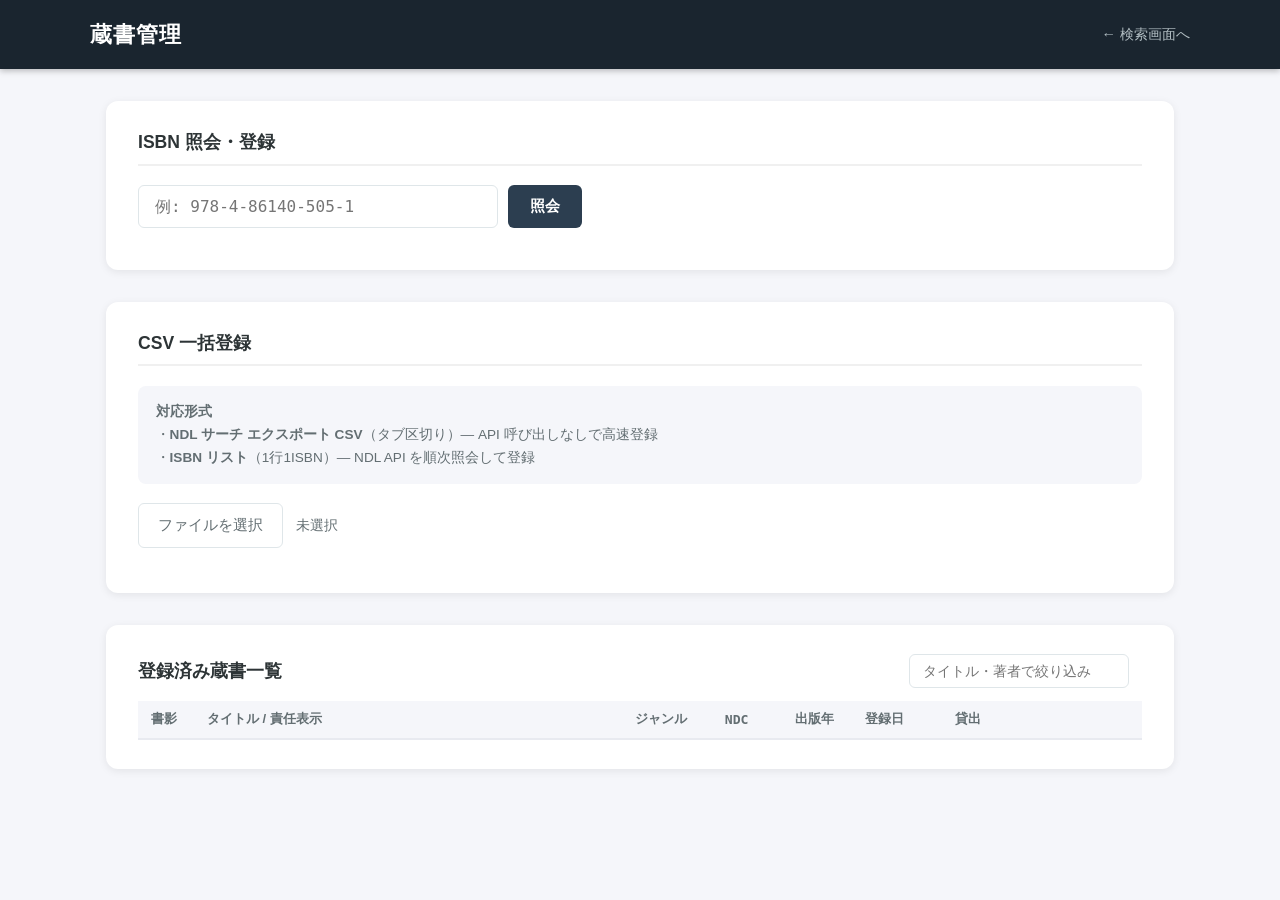
==== commit c35bee9e: "Add CSV bulk import, edit modal, and registered_at - CSV一括登録: NDLサーチエクスポートCSV（APIなし）とISBNリスト（API順次照会" ====
--- a/templates/admin.html
+++ b/templates/admin.html
@@ -16,20 +16,15 @@
 
   <main class="admin-main">
 
-    <!-- ========== ISBN 照会・登録 ========== -->
+    <!-- ① ISBN 照会・登録 -->
     <section class="admin-card">
       <h2 class="admin-section-title">ISBN 照会・登録</h2>
-
       <div class="lookup-row">
         <input type="text" id="isbn-input" placeholder="例: 978-4-86140-505-1" autocomplete="off" maxlength="17">
         <button id="lookup-btn" class="btn-primary">照会</button>
       </div>
       <p id="lookup-error" class="form-error hidden"></p>
-
-      <!-- プレビューパネル -->
       <div id="preview-panel" class="preview-panel hidden">
-
-        <!-- 上部: 書影 + NDLバッジ -->
         <div class="preview-top">
           <div class="preview-cover">
             <img id="preview-img" src="" alt="書影"
@@ -37,150 +32,56 @@
             <div id="no-cover" class="no-cover" style="display:none">書影なし</div>
           </div>
           <div class="preview-top-right">
-            <div class="preview-ndl-badge">国立国会図書館より取得</div>
-            <p class="preview-hint">内容を確認・編集のうえ登録してください。<br>
-              <strong>ジャンル（蔵書管理用）</strong> のみ必ず入力してください。</p>
+            <span class="preview-ndl-badge">国立国会図書館より取得</span>
+            <p class="preview-hint"><strong>ジャンル（蔵書管理用）</strong>のみ必ず入力してください。</p>
           </div>
         </div>
-
-        <!-- フォーム本体 -->
-        <div class="bib-form">
-
-          <!-- 識別子 -->
-          <fieldset class="bib-section">
-            <legend>識別子</legend>
-            <div class="form-grid">
-              <label class="form-label">ISBN <span class="required">*</span>
-                <input type="text" id="f-isbn" class="form-input" readonly>
-              </label>
-              <label class="form-label">ISSN
-                <input type="text" id="f-issn" class="form-input">
-              </label>
-              <label class="form-label">書誌ID（NDLBibID）
-                <input type="text" id="f-ndl_bib_id" class="form-input">
-              </label>
-              <label class="form-label">識別子（URI）
-                <input type="text" id="f-ndl_uri" class="form-input">
-              </label>
-            </div>
-          </fieldset>
-
-          <!-- タイトル情報 -->
-          <fieldset class="bib-section">
-            <legend>タイトル情報</legend>
-            <div class="form-grid">
-              <label class="form-label col-span-2">タイトル <span class="required">*</span>
-                <input type="text" id="f-title" class="form-input" placeholder="タイトルを入力">
-              </label>
-              <label class="form-label col-span-2">タイトルよみ
-                <input type="text" id="f-title_kana" class="form-input">
-              </label>
-              <label class="form-label col-span-2">並列タイトル
-                <input type="text" id="f-parallel_title" class="form-input">
-              </label>
-              <label class="form-label col-span-2">シリーズタイトル
-                <input type="text" id="f-series_title" class="form-input">
-              </label>
-              <label class="form-label">版
-                <input type="text" id="f-edition" class="form-input" placeholder="例: 第2版">
-              </label>
-              <label class="form-label">刊行巻次
-                <input type="text" id="f-volume" class="form-input" placeholder="例: 上">
-              </label>
-            </div>
-          </fieldset>
-
-          <!-- 責任表示・出版情報 -->
-          <fieldset class="bib-section">
-            <legend>責任表示・出版情報</legend>
-            <div class="form-grid">
-              <label class="form-label col-span-2">責任表示
-                <input type="text" id="f-responsibility" class="form-input" placeholder="例: 蛭田廣一 監修">
-              </label>
-              <label class="form-label col-span-2">著者（dc:creator）
-                <input type="text" id="f-author" class="form-input" placeholder="例: 夏目漱石">
-              </label>
-              <label class="form-label col-span-2">出版者
-                <input type="text" id="f-publisher" class="form-input">
-              </label>
-              <label class="form-label">出版地（国名コード）
-                <input type="text" id="f-pub_place" class="form-input" placeholder="例: JP">
-              </label>
-              <label class="form-label">出版年月日等
-                <input type="text" id="f-pub_date" class="form-input" placeholder="例: 2024.6">
-              </label>
-              <label class="form-label">出版年（W3CDTF）
-                <input type="number" id="f-year" class="form-input" min="1000" max="2099" placeholder="例: 2024">
-              </label>
-              <label class="form-label">大きさ、容量等
-                <input type="text" id="f-extent" class="form-input" placeholder="例: 167p ; 21cm">
-              </label>
-            </div>
-          </fieldset>
-
-          <!-- 分類・件名 -->
-          <fieldset class="bib-section">
-            <legend>分類・件名</legend>
-            <div class="form-grid">
-              <label class="form-label">分類（NDC）
-                <input type="text" id="f-ndc" class="form-input" placeholder="例: 014.72">
-              </label>
-              <label class="form-label">分類（NDLC）
-                <input type="text" id="f-ndlc" class="form-input" placeholder="例: UL587">
-              </label>
-              <label class="form-label col-span-2">件名標目
-                <input type="text" id="f-subject" class="form-input" placeholder="例: 郷土資料--日本">
-              </label>
-              <label class="form-label col-span-2">ジャンル・形式用語
-                <input type="text" id="f-genre_form" class="form-input">
-              </label>
-              <label class="form-label">請求記号
-                <input type="text" id="f-call_number" class="form-input" placeholder="例: UL587-R3">
-              </label>
-              <label class="form-label">
-                ジャンル（蔵書管理用）<span class="required">*</span>
-                <input type="text" id="f-genre" class="form-input" list="genre-list"
-                       placeholder="例: 小説 / コンピュータ" style="border-color:#6c5ce7">
-                <datalist id="genre-list"></datalist>
-                <span class="form-hint">検索画面のジャンル絞り込みに使用します</span>
-              </label>
-            </div>
-          </fieldset>
-
-          <!-- 補足情報 -->
-          <fieldset class="bib-section">
-            <legend>補足情報</legend>
-            <div class="form-grid">
-              <label class="form-label col-span-2">注記
-                <input type="text" id="f-notes" class="form-input" placeholder="例: 動画解説付">
-              </label>
-              <label class="form-label">本文の言語コード（ISO639-2）
-                <input type="text" id="f-language" class="form-input" placeholder="例: jpn">
-              </label>
-              <label class="form-label">資料種別
-                <input type="text" id="f-material_type" class="form-input" placeholder="例: 図書">
-              </label>
-              <label class="form-label">資料形態
-                <input type="text" id="f-material_form" class="form-input" placeholder="例: 紙">
-              </label>
-              <label class="form-label">アクセスURL
-                <input type="url" id="f-access_url" class="form-input">
-              </label>
-            </div>
-          </fieldset>
-
-        </div><!-- /.bib-form -->
-
+        <div id="preview-form" class="bib-form"></div>
         <div class="preview-actions">
           <button id="register-btn" class="btn-primary">この本を登録する</button>
           <button id="cancel-btn" class="btn-ghost">キャンセル</button>
         </div>
         <p id="register-error"   class="form-error hidden"></p>
         <p id="register-success" class="form-success hidden"></p>
-      </div><!-- /#preview-panel -->
+      </div>
     </section>
 
-    <!-- ========== 蔵書一覧 ========== -->
+    <!-- ② CSV 一括登録 -->
+    <section class="admin-card">
+      <h2 class="admin-section-title">CSV 一括登録</h2>
+      <div class="csv-format-note">
+        <strong>対応形式</strong><br>
+        ・<b>NDL サーチ エクスポート CSV</b>（タブ区切り）― API 呼び出しなしで高速登録<br>
+        ・<b>ISBN リスト</b>（1行1ISBN）― NDL API を順次照会して登録
+      </div>
+      <div class="csv-upload-row">
+        <label class="btn-ghost file-label">
+          ファイルを選択
+          <input type="file" id="csv-file" accept=".csv,.tsv,.txt" style="display:none">
+        </label>
+        <span id="csv-filename" class="csv-filename">未選択</span>
+      </div>
+      <div id="csv-preview" class="hidden">
+        <p id="csv-detect-msg" class="csv-detect-msg"></p>
+        <div class="csv-genre-row">
+          <label class="form-label" style="max-width:260px">
+            ジャンル（蔵書管理用）<span class="required">*</span>
+            <input type="text" id="csv-genre" class="form-input" list="genre-list" placeholder="例: 図書">
+          </label>
+        </div>
+        <div id="csv-isbn-list" class="csv-isbn-list"></div>
+        <button id="csv-start-btn" class="btn-primary">一括登録を開始する</button>
+      </div>
+      <div id="csv-progress" class="hidden">
+        <div class="progress-bar-wrap">
+          <div id="progress-bar" class="progress-bar" style="width:0%"></div>
+        </div>
+        <p id="progress-text" class="progress-text">0 / 0 件処理中…</p>
+        <ul id="csv-results" class="csv-results"></ul>
+      </div>
+    </section>
+
+    <!-- ③ 登録済み蔵書一覧 -->
     <section class="admin-card">
       <div class="book-list-header">
         <h2 class="admin-section-title">登録済み蔵書一覧</h2>
@@ -189,7 +90,6 @@
           <span id="list-count" class="list-count"></span>
         </div>
       </div>
-
       <div class="table-wrap">
         <table id="book-table">
           <thead>
@@ -199,8 +99,8 @@
               <th class="col-genre">ジャンル</th>
               <th class="col-ndc">NDC</th>
               <th class="col-year">出版年</th>
-              <th class="col-isbn">ISBN</th>
-              <th class="col-status">貸出状況</th>
+              <th class="col-reg">登録日</th>
+              <th class="col-status">貸出</th>
               <th class="col-action"></th>
             </tr>
           </thead>
@@ -212,8 +112,26 @@
 
   </main>
 
+  <!-- 編集モーダル -->
+  <div id="edit-overlay" class="modal-overlay hidden">
+    <div id="edit-modal" class="edit-modal">
+      <div class="edit-modal-header">
+        <h2 id="edit-modal-title">書誌事項の編集</h2>
+        <button id="edit-close" class="modal-close-btn">&times;</button>
+      </div>
+      <div class="edit-modal-meta" id="edit-meta"></div>
+      <div id="edit-form" class="bib-form edit-modal-body"></div>
+      <div class="edit-modal-footer">
+        <button id="edit-save" class="btn-primary">保存する</button>
+        <button id="edit-cancel" class="btn-ghost">キャンセル</button>
+        <p id="edit-error"   class="form-error hidden"></p>
+        <p id="edit-success" class="form-success hidden"></p>
+      </div>
+    </div>
+  </div>
+
   <!-- 削除確認モーダル -->
-  <div id="confirm-overlay" class="hidden">
+  <div id="confirm-overlay" class="modal-overlay hidden">
     <div id="confirm-modal">
       <p id="confirm-msg"></p>
       <div class="confirm-actions">
@@ -223,245 +141,8 @@
     </div>
   </div>
 
-  <script>
-    /* ---- utils ---- */
-    function esc(s) {
-      return String(s ?? '').replace(/&/g,'&amp;').replace(/</g,'&lt;').replace(/>/g,'&gt;').replace(/"/g,'&quot;');
-    }
-    function thumbnailUrl(isbn) {
-      const c = String(isbn).replace(/[^0-9X]/gi,'');
-      return c.length === 13 ? `https://ndlsearch.ndl.go.jp/thumbnail/${c}.jpg` : null;
-    }
-    const show = id => document.getElementById(id).classList.remove('hidden');
-    const hide = id => document.getElementById(id).classList.add('hidden');
-    const setText = (id, t) => document.getElementById(id).textContent = t;
-    const val = id => document.getElementById(id).value.trim();
-    const setVal = (id, v) => { document.getElementById(id).value = v ?? ''; };
+  <datalist id="genre-list"></datalist>
 
-    /* ---- ジャンル datalist ---- */
-    fetch('/api/search').then(r => r.json()).then(books => {
-      const genres = [...new Set(books.map(b => b.genre))].sort();
-      document.getElementById('genre-list').innerHTML =
-        genres.map(g => `<option value="${esc(g)}">`).join('');
-    });
-
-    /* ================================================================
-       ISBN 照会
-    ================================================================ */
-    const isbnInput    = document.getElementById('isbn-input');
-    const lookupBtn    = document.getElementById('lookup-btn');
-    const previewPanel = document.getElementById('preview-panel');
-
-    function resetPreview() {
-      previewPanel.classList.add('hidden');
-      hide('lookup-error');
-      hide('register-error');
-      hide('register-success');
-    }
-
-    async function doLookup() {
-      const isbn = isbnInput.value.trim();
-      if (!isbn) return;
-      lookupBtn.disabled = true;
-      lookupBtn.textContent = '照会中…';
-      hide('lookup-error');
-      try {
-        const res  = await fetch('/api/admin/lookup?' + new URLSearchParams({ isbn }));
-        const data = await res.json();
-        if (!res.ok) {
-          setText('lookup-error', data.error);
-          show('lookup-error');
-          previewPanel.classList.add('hidden');
-        } else {
-          fillPreview(data);
-        }
-      } catch {
-        setText('lookup-error', 'ネットワークエラーが発生しました');
-        show('lookup-error');
-      } finally {
-        lookupBtn.disabled = false;
-        lookupBtn.textContent = '照会';
-      }
-    }
-
-    /* フィールド名→input id の対応 */
-    const FIELD_IDS = [
-      'isbn','issn','ndl_bib_id','ndl_uri',
-      'title','title_kana','parallel_title','series_title','edition','volume',
-      'responsibility','author','publisher','pub_place','pub_date','year','extent',
-      'ndc','ndlc','subject','genre_form','call_number',
-      'notes','language','material_type','material_form','access_url',
-    ];
-
-    function fillPreview(data) {
-      FIELD_IDS.forEach(f => setVal('f-' + f, data[f]));
-      // ジャンルはクリア（手動入力必須）
-      setVal('f-genre', '');
-
-      const img     = document.getElementById('preview-img');
-      const noCover = document.getElementById('no-cover');
-      if (data.thumbnail_url) {
-        img.src = data.thumbnail_url;
-        img.style.display = '';
-        noCover.style.display = 'none';
-      } else {
-        img.style.display = 'none';
-        noCover.style.display = 'flex';
-      }
-      hide('register-error');
-      hide('register-success');
-      previewPanel.classList.remove('hidden');
-      previewPanel.scrollIntoView({ behavior: 'smooth', block: 'start' });
-    }
-
-    lookupBtn.addEventListener('click', doLookup);
-    isbnInput.addEventListener('keydown', e => { if (e.key === 'Enter') doLookup(); });
-    document.getElementById('cancel-btn').addEventListener('click', resetPreview);
-
-    /* ================================================================
-       書籍登録
-    ================================================================ */
-    document.getElementById('register-btn').addEventListener('click', async () => {
-      hide('register-error');
-      hide('register-success');
-
-      const body = {};
-      FIELD_IDS.forEach(f => { const v = val('f-' + f); if (v) body[f] = v; });
-      body.genre = val('f-genre');
-      // year を数値に変換
-      if (body.year) body.year = parseInt(body.year) || null;
-
-      if (!body.title)  { setText('register-error', 'タイトルは必須です'); show('register-error'); return; }
-      if (!body.genre)  { setText('register-error', 'ジャンル（蔵書管理用）は必須です'); show('register-error'); return; }
-      if (!body.isbn)   { setText('register-error', 'ISBN は必須です'); show('register-error'); return; }
-
-      const btn = document.getElementById('register-btn');
-      btn.disabled = true; btn.textContent = '登録中…';
-      try {
-        const res  = await fetch('/api/admin/books', {
-          method: 'POST',
-          headers: { 'Content-Type': 'application/json' },
-          body: JSON.stringify(body),
-        });
-        const data = await res.json();
-        if (!res.ok) {
-          setText('register-error', data.error); show('register-error');
-        } else {
-          setText('register-success', `「${data.title}」を登録しました`);
-          show('register-success');
-          isbnInput.value = '';
-          setTimeout(resetPreview, 2000);
-          loadBooks();
-        }
-      } catch {
-        setText('register-error', 'ネットワークエラーが発生しました'); show('register-error');
-      } finally {
-        btn.disabled = false; btn.textContent = 'この本を登録する';
-      }
-    });
-
-    /* ================================================================
-       蔵書一覧
-    ================================================================ */
-    let allBooks = [];
-    const tbody      = document.getElementById('book-tbody');
-    const listSearch = document.getElementById('list-search');
-
-    async function loadBooks() {
-      const res = await fetch('/api/admin/books');
-      allBooks  = await res.json();
-      renderTable(allBooks);
-    }
-
-    function renderTable(books) {
-      const q = listSearch.value.trim().toLowerCase();
-      const filtered = q
-        ? books.filter(b =>
-            (b.title  ?? '').toLowerCase().includes(q) ||
-            (b.author ?? '').toLowerCase().includes(q) ||
-            (b.responsibility ?? '').toLowerCase().includes(q))
-        : books;
-
-      setText('list-count', `${filtered.length} 件`);
-
-      const empty = document.getElementById('table-empty');
-      if (filtered.length === 0) {
-        tbody.innerHTML = '';
-        empty.classList.remove('hidden');
-        return;
-      }
-      empty.classList.add('hidden');
-
-      tbody.innerHTML = filtered.map(b => {
-        const thumb = thumbnailUrl(b.isbn);
-        const resp  = b.responsibility || b.author || '';
-        return `<tr data-id="${b.id}">
-          <td class="col-cover">
-            ${thumb
-              ? `<img class="thumb" src="${esc(thumb)}" alt="" onerror="this.style.display='none'">`
-              : '<span class="no-thumb">-</span>'}
-          </td>
-          <td class="col-title">
-            <div class="book-title-cell">${esc(b.title)}</div>
-            <div class="book-author-cell">${esc(resp)}</div>
-            ${b.series_title ? `<div class="book-series-cell">${esc(b.series_title)}</div>` : ''}
-          </td>
-          <td class="col-genre"><span class="genre-tag">${esc(b.genre)}</span></td>
-          <td class="col-ndc">${esc(b.ndc ?? '')}</td>
-          <td class="col-year">${b.year ?? '-'}</td>
-          <td class="col-isbn"><span class="isbn-text">${esc(b.isbn)}</span></td>
-          <td class="col-status">
-            <button class="status-btn ${b.available ? 'status-ok' : 'status-ng'}"
-                    data-id="${b.id}" data-toggle>
-              ${b.available ? '貸出可' : '貸出中'}
-            </button>
-          </td>
-          <td class="col-action">
-            <button class="btn-delete" data-id="${b.id}" data-title="${esc(b.title)}" data-del>削除</button>
-          </td>
-        </tr>`;
-      }).join('');
-
-      tbody.querySelectorAll('[data-toggle]').forEach(btn =>
-        btn.addEventListener('click', () => toggleAvailable(Number(btn.dataset.id))));
-      tbody.querySelectorAll('[data-del]').forEach(btn =>
-        btn.addEventListener('click', () => confirmDelete(Number(btn.dataset.id), btn.dataset.title)));
-    }
-
-    listSearch.addEventListener('input', () => renderTable(allBooks));
-
-    async function toggleAvailable(id) {
-      const res = await fetch(`/api/admin/books/${id}/available`, { method: 'PUT' });
-      const data = await res.json();
-      allBooks = allBooks.map(b => b.id === id ? data : b);
-      renderTable(allBooks);
-    }
-
-    /* ---- 削除確認 ---- */
-    let pendingDeleteId = null;
-    const confirmOverlay = document.getElementById('confirm-overlay');
-
-    function confirmDelete(id, title) {
-      pendingDeleteId = id;
-      setText('confirm-msg', `「${title}」を削除します。よろしいですか？`);
-      confirmOverlay.classList.remove('hidden');
-    }
-
-    document.getElementById('confirm-ok').addEventListener('click', async () => {
-      if (pendingDeleteId === null) return;
-      await fetch(`/api/admin/books/${pendingDeleteId}`, { method: 'DELETE' });
-      allBooks = allBooks.filter(b => b.id !== pendingDeleteId);
-      renderTable(allBooks);
-      confirmOverlay.classList.add('hidden');
-      pendingDeleteId = null;
-    });
-
-    document.getElementById('confirm-cancel').addEventListener('click', () => {
-      confirmOverlay.classList.add('hidden');
-      pendingDeleteId = null;
-    });
-
-    loadBooks();
-  </script>
+  <script src="/static/admin.js"></script>
 </body>
 </html>
--- a/static/style.css
+++ b/static/style.css
@@ -771,3 +771,197 @@
 }
 
 .confirm-actions { display: flex; gap: .6rem; }
+
+/* ================================================================
+   CSV 一括登録
+================================================================ */
+.csv-format-note {
+  font-size: .85rem;
+  color: #636e72;
+  background: #f5f6fa;
+  border-radius: 8px;
+  padding: .9rem 1.1rem;
+  margin-bottom: 1.2rem;
+  line-height: 1.7;
+}
+
+.csv-upload-row { display: flex; align-items: center; gap: .8rem; margin-bottom: 1rem; }
+
+.file-label {
+  cursor: pointer;
+  display: inline-block;
+}
+
+.csv-filename { font-size: .88rem; color: #636e72; }
+
+.csv-detect-msg {
+  font-size: .9rem;
+  color: #2c3e50;
+  font-weight: 600;
+  margin-bottom: .8rem;
+}
+
+.csv-genre-row { margin-bottom: .8rem; }
+
+.csv-isbn-list {
+  background: #f8f9fb;
+  border: 1.5px solid #e8eaf0;
+  border-radius: 6px;
+  padding: .6rem .9rem;
+  margin-bottom: 1rem;
+  font-size: .85rem;
+  font-family: monospace;
+}
+
+.csv-isbn-row  { padding: .15rem 0; color: #2d3436; }
+.csv-isbn-more { padding: .15rem 0; color: #636e72; font-style: italic; }
+
+/* プログレスバー */
+.progress-bar-wrap {
+  background: #e8eaf0;
+  border-radius: 99px;
+  height: 10px;
+  overflow: hidden;
+  margin-bottom: .5rem;
+}
+
+.progress-bar {
+  background: #2c3e50;
+  height: 100%;
+  border-radius: 99px;
+  transition: width .2s;
+}
+
+.progress-text {
+  font-size: .88rem;
+  color: #636e72;
+  margin-bottom: .8rem;
+}
+
+/* 結果リスト */
+.csv-results {
+  list-style: none;
+  font-size: .85rem;
+  max-height: 300px;
+  overflow-y: auto;
+  border: 1.5px solid #e8eaf0;
+  border-radius: 6px;
+  padding: .4rem .6rem;
+}
+
+.csv-results li { padding: .2rem 0; border-bottom: 1px solid #f5f5f5; }
+.csv-results li:last-child { border-bottom: none; }
+.csv-ok   { color: #00b894; }
+.csv-skip { color: #636e72; }
+.csv-err  { color: #d63031; }
+
+/* ================================================================
+   編集モーダル
+================================================================ */
+.modal-overlay {
+  position: fixed;
+  inset: 0;
+  background: rgba(0,0,0,.5);
+  display: flex;
+  align-items: flex-start;
+  justify-content: center;
+  z-index: 300;
+  padding: 2rem 1rem;
+  overflow-y: auto;
+}
+
+.edit-modal {
+  background: #fff;
+  border-radius: 12px;
+  width: 100%;
+  max-width: 780px;
+  box-shadow: 0 12px 48px rgba(0,0,0,.22);
+  display: flex;
+  flex-direction: column;
+  max-height: 90vh;
+}
+
+.edit-modal-header {
+  display: flex;
+  align-items: center;
+  justify-content: space-between;
+  padding: 1.2rem 1.6rem;
+  border-bottom: 1.5px solid #f0f0f0;
+  position: sticky;
+  top: 0;
+  background: #fff;
+  border-radius: 12px 12px 0 0;
+  z-index: 1;
+}
+
+.edit-modal-header h2 {
+  font-size: 1.1rem;
+  line-height: 1.3;
+  color: #2d3436;
+  flex: 1;
+  margin-right: 1rem;
+  overflow: hidden;
+  text-overflow: ellipsis;
+  white-space: nowrap;
+}
+
+.modal-close-btn {
+  background: none;
+  border: none;
+  font-size: 1.6rem;
+  cursor: pointer;
+  color: #636e72;
+  line-height: 1;
+  flex-shrink: 0;
+}
+.modal-close-btn:hover { color: #2d3436; }
+
+.edit-modal-meta {
+  display: flex;
+  gap: 1.2rem;
+  padding: .6rem 1.6rem;
+  background: #f8f9fb;
+  border-bottom: 1px solid #f0f0f0;
+  font-size: .82rem;
+  color: #636e72;
+}
+
+.edit-meta-item::before { content: ''; }
+
+.edit-modal-body {
+  padding: 1.2rem 1.6rem;
+  overflow-y: auto;
+  flex: 1;
+}
+
+.edit-modal-footer {
+  display: flex;
+  align-items: center;
+  gap: .8rem;
+  padding: 1rem 1.6rem;
+  border-top: 1.5px solid #f0f0f0;
+  position: sticky;
+  bottom: 0;
+  background: #fff;
+  border-radius: 0 0 12px 12px;
+}
+
+/* 編集・削除ボタン（テーブル列） */
+.btn-edit {
+  background: none;
+  border: 1.5px solid #dfe6e9;
+  border-radius: 5px;
+  padding: .28rem .6rem;
+  font-size: .8rem;
+  color: #2c3e50;
+  cursor: pointer;
+  margin-right: .3rem;
+  transition: border-color .15s, background .15s;
+}
+.btn-edit:hover { border-color: #2c3e50; background: #f0f2f5; }
+
+/* 登録日列 */
+.col-reg { width: 90px; font-size: .82rem; color: #636e72; white-space: nowrap; }
+
+/* col-action を少し広げる（編集+削除が並ぶため） */
+.col-action { width: 110px; text-align: center; white-space: nowrap; }
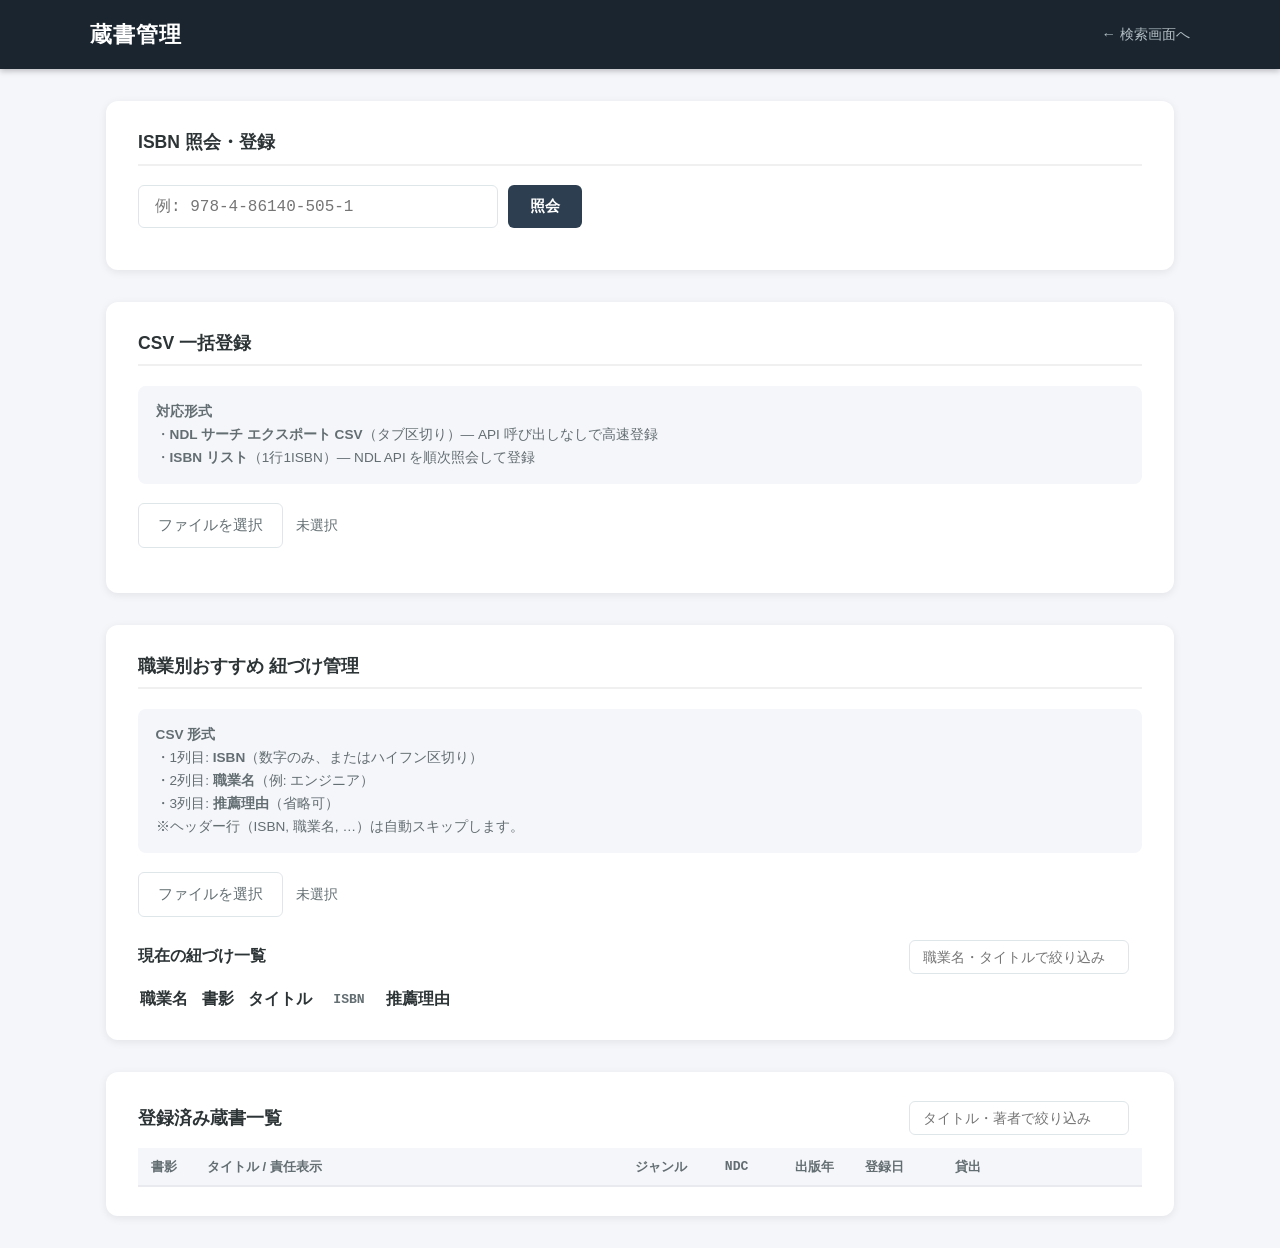
==== commit 6c7b2fc8: "Add occupation-book CSV bulk import and link management UI - New API endpoints: GET/POST /api/admin/" ====
--- a/templates/admin.html
+++ b/templates/admin.html
@@ -78,6 +78,61 @@
         </div>
         <p id="progress-text" class="progress-text">0 / 0 件処理中…</p>
         <ul id="csv-results" class="csv-results"></ul>
+      </div>
+    </section>
+
+    <!-- ④ 職業別おすすめ 紐づけ管理 -->
+    <section class="admin-card">
+      <h2 class="admin-section-title">職業別おすすめ 紐づけ管理</h2>
+      <div class="csv-format-note">
+        <strong>CSV 形式</strong><br>
+        ・1列目: <b>ISBN</b>（数字のみ、またはハイフン区切り）<br>
+        ・2列目: <b>職業名</b>（例: エンジニア）<br>
+        ・3列目: <b>推薦理由</b>（省略可）<br>
+        ※ヘッダー行（ISBN, 職業名, …）は自動スキップします。
+      </div>
+      <div class="csv-upload-row">
+        <label class="btn-ghost file-label">
+          ファイルを選択
+          <input type="file" id="occ-csv-file" accept=".csv,.tsv,.txt" style="display:none">
+        </label>
+        <span id="occ-csv-filename" class="csv-filename">未選択</span>
+      </div>
+      <div id="occ-csv-preview" class="hidden">
+        <p id="occ-csv-detect-msg" class="csv-detect-msg"></p>
+        <div id="occ-csv-isbn-list" class="csv-isbn-list"></div>
+        <button id="occ-csv-start-btn" class="btn-primary">一括登録を開始する</button>
+      </div>
+      <div id="occ-csv-progress" class="hidden">
+        <div class="progress-bar-wrap">
+          <div id="occ-progress-bar" class="progress-bar" style="width:0%"></div>
+        </div>
+        <p id="occ-progress-text" class="progress-text">0 / 0 件処理中…</p>
+        <ul id="occ-csv-results" class="csv-results"></ul>
+      </div>
+
+      <div class="occ-links-header">
+        <h3 class="occ-links-title">現在の紐づけ一覧</h3>
+        <div class="list-controls">
+          <input type="text" id="occ-links-search" placeholder="職業名・タイトルで絞り込み" class="list-search-input">
+          <span id="occ-links-count" class="list-count"></span>
+        </div>
+      </div>
+      <div class="table-wrap">
+        <table id="occ-links-table">
+          <thead>
+            <tr>
+              <th>職業名</th>
+              <th class="col-cover">書影</th>
+              <th>タイトル</th>
+              <th class="col-ndc">ISBN</th>
+              <th>推薦理由</th>
+              <th class="col-action"></th>
+            </tr>
+          </thead>
+          <tbody id="occ-links-tbody"></tbody>
+        </table>
+        <p id="occ-links-empty" class="no-result hidden">紐づけがありません。</p>
       </div>
     </section>
 
--- a/static/style.css
+++ b/static/style.css
@@ -645,6 +645,16 @@
 .list-search-input:focus { border-color: #2c3e50; }
 
 .list-count { font-size: .85rem; color: #636e72; white-space: nowrap; }
+
+.occ-links-header {
+  display: flex;
+  align-items: center;
+  justify-content: space-between;
+  flex-wrap: wrap;
+  gap: .8rem;
+  margin: 1.4rem 0 .8rem;
+}
+.occ-links-title { font-size: 1rem; font-weight: 600; color: #2d3436; }
 
 /* ---- テーブル ---- */
 .table-wrap { overflow-x: auto; }
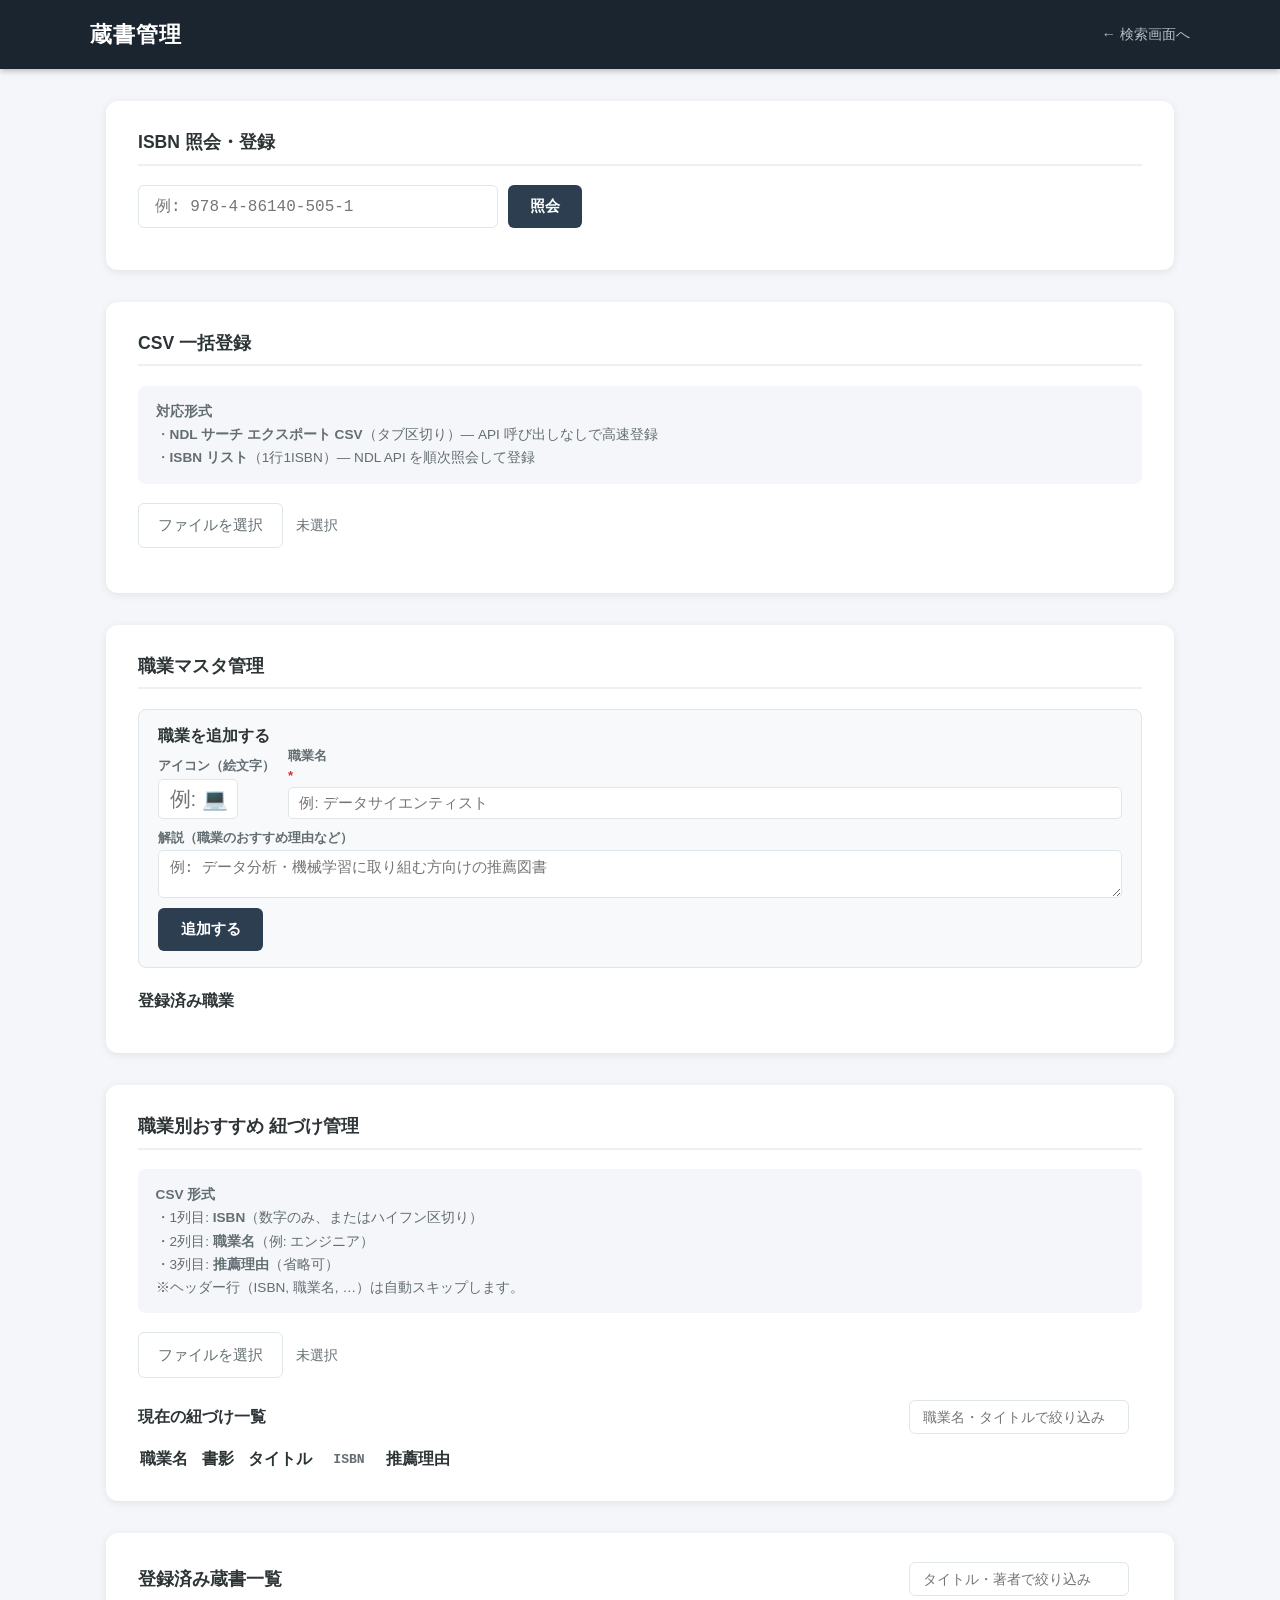
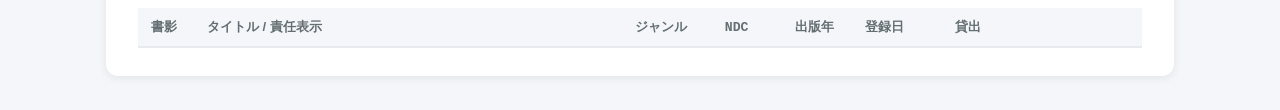
==== commit 2dcc7621: "Add occupation master management UI - New endpoints: GET/POST /api/admin/occupations, PUT /api/admin" ====
--- a/templates/admin.html
+++ b/templates/admin.html
@@ -79,6 +79,42 @@
         <p id="progress-text" class="progress-text">0 / 0 件処理中…</p>
         <ul id="csv-results" class="csv-results"></ul>
       </div>
+    </section>
+
+    <!-- ③-b 職業マスタ管理 -->
+    <section class="admin-card">
+      <h2 class="admin-section-title">職業マスタ管理</h2>
+
+      <!-- 新規追加フォーム -->
+      <div class="occ-add-form">
+        <h3 class="occ-links-title">職業を追加する</h3>
+        <div class="occ-add-row">
+          <label class="form-label" style="flex:0 0 auto">
+            アイコン（絵文字）
+            <input type="text" id="occ-add-icon" class="form-input occ-icon-input" placeholder="例: 💻" maxlength="4">
+          </label>
+          <label class="form-label" style="flex:1">
+            職業名 <span class="required">*</span>
+            <input type="text" id="occ-add-name" class="form-input" placeholder="例: データサイエンティスト">
+          </label>
+        </div>
+        <label class="form-label">
+          解説（職業のおすすめ理由など）
+          <textarea id="occ-add-desc" class="form-input occ-desc-input" rows="2" placeholder="例: データ分析・機械学習に取り組む方向けの推薦図書"></textarea>
+        </label>
+        <div style="margin-top:.6rem">
+          <button id="occ-add-btn" class="btn-primary">追加する</button>
+          <span id="occ-add-error"   class="form-error"   style="margin-left:.8rem"></span>
+          <span id="occ-add-success" class="form-success" style="margin-left:.8rem"></span>
+        </div>
+      </div>
+
+      <!-- 職業一覧 -->
+      <div class="occ-links-header" style="margin-top:1.4rem">
+        <h3 class="occ-links-title">登録済み職業</h3>
+        <span id="occ-master-count" class="list-count"></span>
+      </div>
+      <div id="occ-master-list" class="occ-master-list"></div>
     </section>
 
     <!-- ④ 職業別おすすめ 紐づけ管理 -->
--- a/static/style.css
+++ b/static/style.css
@@ -656,6 +656,33 @@
 }
 .occ-links-title { font-size: 1rem; font-weight: 600; color: #2d3436; }
 
+/* 職業マスタ管理 */
+.occ-add-form {
+  background: #f8f9fa;
+  border: 1.5px solid #dfe6e9;
+  border-radius: 8px;
+  padding: 1rem 1.2rem;
+  margin-bottom: .8rem;
+}
+.occ-add-row { display: flex; gap: .8rem; align-items: flex-end; flex-wrap: wrap; margin-bottom: .6rem; }
+.occ-icon-input  { width: 80px; text-align: center; font-size: 1.3rem; }
+.occ-desc-input  { width: 100%; resize: vertical; }
+.occ-master-list { display: flex; flex-direction: column; gap: .8rem; }
+.occ-master-card {
+  background: #f8f9fa;
+  border: 1.5px solid #dfe6e9;
+  border-radius: 8px;
+  padding: .8rem 1rem;
+}
+.occ-master-top  { display: flex; align-items: center; gap: .6rem; flex-wrap: wrap; margin-bottom: .5rem; }
+.occ-master-icon { font-size: 1.4rem; width: 2rem; text-align: center; flex-shrink: 0; }
+.occ-master-name { flex: 1; min-width: 120px; font-weight: 600; }
+.occ-master-icon-row { margin-bottom: .4rem; }
+.occ-master-desc { width: 100%; }
+.occ-book-count  { font-size: .8rem; color: #636e72; white-space: nowrap; }
+.occ-save-btn    { margin-left: auto; }
+.occ-save-msg    { font-size: .85rem; margin-left: .4rem; }
+
 /* ---- テーブル ---- */
 .table-wrap { overflow-x: auto; }
 
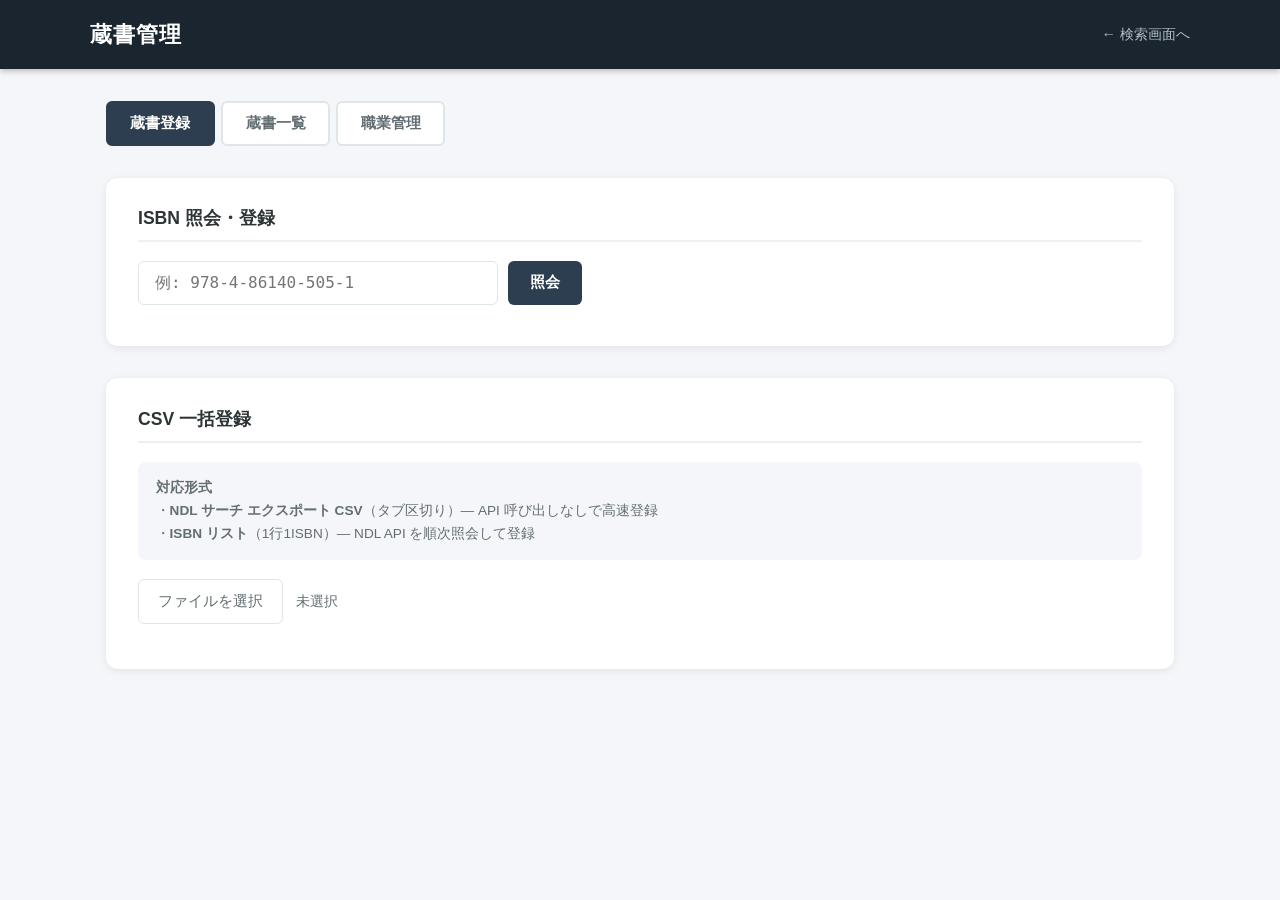
==== commit 3f5ca2bc: "Reorganize admin page into tabs; add ISBN search to book list - Tab 1「蔵書登録」: ISBN照会 + CSV一括登録 - Tab " ====
--- a/templates/admin.html
+++ b/templates/admin.html
@@ -16,190 +16,209 @@
 
   <main class="admin-main">
 
-    <!-- ① ISBN 照会・登録 -->
-    <section class="admin-card">
-      <h2 class="admin-section-title">ISBN 照会・登録</h2>
-      <div class="lookup-row">
-        <input type="text" id="isbn-input" placeholder="例: 978-4-86140-505-1" autocomplete="off" maxlength="17">
-        <button id="lookup-btn" class="btn-primary">照会</button>
-      </div>
-      <p id="lookup-error" class="form-error hidden"></p>
-      <div id="preview-panel" class="preview-panel hidden">
-        <div class="preview-top">
-          <div class="preview-cover">
-            <img id="preview-img" src="" alt="書影"
-                 onerror="this.style.display='none';document.getElementById('no-cover').style.display='flex'">
-            <div id="no-cover" class="no-cover" style="display:none">書影なし</div>
-          </div>
-          <div class="preview-top-right">
-            <span class="preview-ndl-badge">国立国会図書館より取得</span>
-            <p class="preview-hint"><strong>ジャンル（蔵書管理用）</strong>のみ必ず入力してください。</p>
-          </div>
-        </div>
-        <div id="preview-form" class="bib-form"></div>
-        <div class="preview-actions">
-          <button id="register-btn" class="btn-primary">この本を登録する</button>
-          <button id="cancel-btn" class="btn-ghost">キャンセル</button>
-        </div>
-        <p id="register-error"   class="form-error hidden"></p>
-        <p id="register-success" class="form-success hidden"></p>
-      </div>
-    </section>
-
-    <!-- ② CSV 一括登録 -->
-    <section class="admin-card">
-      <h2 class="admin-section-title">CSV 一括登録</h2>
-      <div class="csv-format-note">
-        <strong>対応形式</strong><br>
-        ・<b>NDL サーチ エクスポート CSV</b>（タブ区切り）― API 呼び出しなしで高速登録<br>
-        ・<b>ISBN リスト</b>（1行1ISBN）― NDL API を順次照会して登録
-      </div>
-      <div class="csv-upload-row">
-        <label class="btn-ghost file-label">
-          ファイルを選択
-          <input type="file" id="csv-file" accept=".csv,.tsv,.txt" style="display:none">
-        </label>
-        <span id="csv-filename" class="csv-filename">未選択</span>
-      </div>
-      <div id="csv-preview" class="hidden">
-        <p id="csv-detect-msg" class="csv-detect-msg"></p>
-        <div class="csv-genre-row">
-          <label class="form-label" style="max-width:260px">
-            ジャンル（蔵書管理用）<span class="required">*</span>
-            <input type="text" id="csv-genre" class="form-input" list="genre-list" placeholder="例: 図書">
+    <!-- タブ -->
+    <div class="tabs admin-tabs">
+      <button class="tab-btn active" data-tab="register">蔵書登録</button>
+      <button class="tab-btn" data-tab="booklist">蔵書一覧</button>
+      <button class="tab-btn" data-tab="occupation">職業管理</button>
+    </div>
+
+    <!-- ======== Tab 1: 蔵書登録 ======== -->
+    <div id="tab-register" class="tab-panel">
+
+      <!-- ISBN 照会・登録 -->
+      <section class="admin-card">
+        <h2 class="admin-section-title">ISBN 照会・登録</h2>
+        <div class="lookup-row">
+          <input type="text" id="isbn-input" placeholder="例: 978-4-86140-505-1" autocomplete="off" maxlength="17">
+          <button id="lookup-btn" class="btn-primary">照会</button>
+        </div>
+        <p id="lookup-error" class="form-error hidden"></p>
+        <div id="preview-panel" class="preview-panel hidden">
+          <div class="preview-top">
+            <div class="preview-cover">
+              <img id="preview-img" src="" alt="書影"
+                   onerror="this.style.display='none';document.getElementById('no-cover').style.display='flex'">
+              <div id="no-cover" class="no-cover" style="display:none">書影なし</div>
+            </div>
+            <div class="preview-top-right">
+              <span class="preview-ndl-badge">国立国会図書館より取得</span>
+              <p class="preview-hint"><strong>ジャンル（蔵書管理用）</strong>のみ必ず入力してください。</p>
+            </div>
+          </div>
+          <div id="preview-form" class="bib-form"></div>
+          <div class="preview-actions">
+            <button id="register-btn" class="btn-primary">この本を登録する</button>
+            <button id="cancel-btn" class="btn-ghost">キャンセル</button>
+          </div>
+          <p id="register-error"   class="form-error hidden"></p>
+          <p id="register-success" class="form-success hidden"></p>
+        </div>
+      </section>
+
+      <!-- CSV 一括登録 -->
+      <section class="admin-card">
+        <h2 class="admin-section-title">CSV 一括登録</h2>
+        <div class="csv-format-note">
+          <strong>対応形式</strong><br>
+          ・<b>NDL サーチ エクスポート CSV</b>（タブ区切り）― API 呼び出しなしで高速登録<br>
+          ・<b>ISBN リスト</b>（1行1ISBN）― NDL API を順次照会して登録
+        </div>
+        <div class="csv-upload-row">
+          <label class="btn-ghost file-label">
+            ファイルを選択
+            <input type="file" id="csv-file" accept=".csv,.tsv,.txt" style="display:none">
           </label>
-        </div>
-        <div id="csv-isbn-list" class="csv-isbn-list"></div>
-        <button id="csv-start-btn" class="btn-primary">一括登録を開始する</button>
-      </div>
-      <div id="csv-progress" class="hidden">
-        <div class="progress-bar-wrap">
-          <div id="progress-bar" class="progress-bar" style="width:0%"></div>
-        </div>
-        <p id="progress-text" class="progress-text">0 / 0 件処理中…</p>
-        <ul id="csv-results" class="csv-results"></ul>
-      </div>
-    </section>
-
-    <!-- ③-b 職業マスタ管理 -->
-    <section class="admin-card">
-      <h2 class="admin-section-title">職業マスタ管理</h2>
-
-      <!-- 新規追加フォーム -->
-      <div class="occ-add-form">
-        <h3 class="occ-links-title">職業を追加する</h3>
-        <div class="occ-add-row">
-          <label class="form-label" style="flex:0 0 auto">
-            アイコン（絵文字）
-            <input type="text" id="occ-add-icon" class="form-input occ-icon-input" placeholder="例: 💻" maxlength="4">
+          <span id="csv-filename" class="csv-filename">未選択</span>
+        </div>
+        <div id="csv-preview" class="hidden">
+          <p id="csv-detect-msg" class="csv-detect-msg"></p>
+          <div class="csv-genre-row">
+            <label class="form-label" style="max-width:260px">
+              ジャンル（蔵書管理用）<span class="required">*</span>
+              <input type="text" id="csv-genre" class="form-input" list="genre-list" placeholder="例: 図書">
+            </label>
+          </div>
+          <div id="csv-isbn-list" class="csv-isbn-list"></div>
+          <button id="csv-start-btn" class="btn-primary">一括登録を開始する</button>
+        </div>
+        <div id="csv-progress" class="hidden">
+          <div class="progress-bar-wrap">
+            <div id="progress-bar" class="progress-bar" style="width:0%"></div>
+          </div>
+          <p id="progress-text" class="progress-text">0 / 0 件処理中…</p>
+          <ul id="csv-results" class="csv-results"></ul>
+        </div>
+      </section>
+
+    </div><!-- /tab-register -->
+
+    <!-- ======== Tab 2: 蔵書一覧 ======== -->
+    <div id="tab-booklist" class="tab-panel hidden">
+
+      <section class="admin-card">
+        <div class="book-list-header">
+          <h2 class="admin-section-title">登録済み蔵書一覧</h2>
+          <div class="list-controls">
+            <input type="text" id="list-search" placeholder="タイトル・著者・ISBNで絞り込み" class="list-search-input" style="width:260px">
+            <span id="list-count" class="list-count"></span>
+          </div>
+        </div>
+        <div class="table-wrap">
+          <table id="book-table">
+            <thead>
+              <tr>
+                <th class="col-cover">書影</th>
+                <th class="col-title">タイトル / 責任表示</th>
+                <th class="col-genre">ジャンル</th>
+                <th class="col-ndc">NDC</th>
+                <th class="col-year">出版年</th>
+                <th class="col-reg">登録日</th>
+                <th class="col-status">貸出</th>
+                <th class="col-action"></th>
+              </tr>
+            </thead>
+            <tbody id="book-tbody"></tbody>
+          </table>
+          <p id="table-empty" class="no-result hidden">登録された書籍はありません。</p>
+        </div>
+      </section>
+
+    </div><!-- /tab-booklist -->
+
+    <!-- ======== Tab 3: 職業管理 ======== -->
+    <div id="tab-occupation" class="tab-panel hidden">
+
+      <!-- 職業マスタ管理 -->
+      <section class="admin-card">
+        <h2 class="admin-section-title">職業マスタ管理</h2>
+
+        <div class="occ-add-form">
+          <h3 class="occ-links-title">職業を追加する</h3>
+          <div class="occ-add-row">
+            <label class="form-label" style="flex:0 0 auto">
+              アイコン（絵文字）
+              <input type="text" id="occ-add-icon" class="form-input occ-icon-input" placeholder="例: 💻" maxlength="4">
+            </label>
+            <label class="form-label" style="flex:1">
+              職業名 <span class="required">*</span>
+              <input type="text" id="occ-add-name" class="form-input" placeholder="例: データサイエンティスト">
+            </label>
+          </div>
+          <label class="form-label">
+            解説（職業のおすすめ理由など）
+            <textarea id="occ-add-desc" class="form-input occ-desc-input" rows="2" placeholder="例: データ分析・機械学習に取り組む方向けの推薦図書"></textarea>
           </label>
-          <label class="form-label" style="flex:1">
-            職業名 <span class="required">*</span>
-            <input type="text" id="occ-add-name" class="form-input" placeholder="例: データサイエンティスト">
+          <div style="margin-top:.6rem">
+            <button id="occ-add-btn" class="btn-primary">追加する</button>
+            <span id="occ-add-error"   class="form-error"   style="margin-left:.8rem"></span>
+            <span id="occ-add-success" class="form-success" style="margin-left:.8rem"></span>
+          </div>
+        </div>
+
+        <div class="occ-links-header" style="margin-top:1.4rem">
+          <h3 class="occ-links-title">登録済み職業</h3>
+          <span id="occ-master-count" class="list-count"></span>
+        </div>
+        <div id="occ-master-list" class="occ-master-list"></div>
+      </section>
+
+      <!-- 職業別おすすめ 紐づけ管理 -->
+      <section class="admin-card">
+        <h2 class="admin-section-title">職業別おすすめ 紐づけ管理</h2>
+        <div class="csv-format-note">
+          <strong>CSV 形式</strong><br>
+          ・1列目: <b>ISBN</b>（数字のみ、またはハイフン区切り）<br>
+          ・2列目: <b>職業名</b>（例: エンジニア）<br>
+          ・3列目: <b>推薦理由</b>（省略可）<br>
+          ※ヘッダー行（ISBN, 職業名, …）は自動スキップします。
+        </div>
+        <div class="csv-upload-row">
+          <label class="btn-ghost file-label">
+            ファイルを選択
+            <input type="file" id="occ-csv-file" accept=".csv,.tsv,.txt" style="display:none">
           </label>
-        </div>
-        <label class="form-label">
-          解説（職業のおすすめ理由など）
-          <textarea id="occ-add-desc" class="form-input occ-desc-input" rows="2" placeholder="例: データ分析・機械学習に取り組む方向けの推薦図書"></textarea>
-        </label>
-        <div style="margin-top:.6rem">
-          <button id="occ-add-btn" class="btn-primary">追加する</button>
-          <span id="occ-add-error"   class="form-error"   style="margin-left:.8rem"></span>
-          <span id="occ-add-success" class="form-success" style="margin-left:.8rem"></span>
-        </div>
-      </div>
-
-      <!-- 職業一覧 -->
-      <div class="occ-links-header" style="margin-top:1.4rem">
-        <h3 class="occ-links-title">登録済み職業</h3>
-        <span id="occ-master-count" class="list-count"></span>
-      </div>
-      <div id="occ-master-list" class="occ-master-list"></div>
-    </section>
-
-    <!-- ④ 職業別おすすめ 紐づけ管理 -->
-    <section class="admin-card">
-      <h2 class="admin-section-title">職業別おすすめ 紐づけ管理</h2>
-      <div class="csv-format-note">
-        <strong>CSV 形式</strong><br>
-        ・1列目: <b>ISBN</b>（数字のみ、またはハイフン区切り）<br>
-        ・2列目: <b>職業名</b>（例: エンジニア）<br>
-        ・3列目: <b>推薦理由</b>（省略可）<br>
-        ※ヘッダー行（ISBN, 職業名, …）は自動スキップします。
-      </div>
-      <div class="csv-upload-row">
-        <label class="btn-ghost file-label">
-          ファイルを選択
-          <input type="file" id="occ-csv-file" accept=".csv,.tsv,.txt" style="display:none">
-        </label>
-        <span id="occ-csv-filename" class="csv-filename">未選択</span>
-      </div>
-      <div id="occ-csv-preview" class="hidden">
-        <p id="occ-csv-detect-msg" class="csv-detect-msg"></p>
-        <div id="occ-csv-isbn-list" class="csv-isbn-list"></div>
-        <button id="occ-csv-start-btn" class="btn-primary">一括登録を開始する</button>
-      </div>
-      <div id="occ-csv-progress" class="hidden">
-        <div class="progress-bar-wrap">
-          <div id="occ-progress-bar" class="progress-bar" style="width:0%"></div>
-        </div>
-        <p id="occ-progress-text" class="progress-text">0 / 0 件処理中…</p>
-        <ul id="occ-csv-results" class="csv-results"></ul>
-      </div>
-
-      <div class="occ-links-header">
-        <h3 class="occ-links-title">現在の紐づけ一覧</h3>
-        <div class="list-controls">
-          <input type="text" id="occ-links-search" placeholder="職業名・タイトルで絞り込み" class="list-search-input">
-          <span id="occ-links-count" class="list-count"></span>
-        </div>
-      </div>
-      <div class="table-wrap">
-        <table id="occ-links-table">
-          <thead>
-            <tr>
-              <th>職業名</th>
-              <th class="col-cover">書影</th>
-              <th>タイトル</th>
-              <th class="col-ndc">ISBN</th>
-              <th>推薦理由</th>
-              <th class="col-action"></th>
-            </tr>
-          </thead>
-          <tbody id="occ-links-tbody"></tbody>
-        </table>
-        <p id="occ-links-empty" class="no-result hidden">紐づけがありません。</p>
-      </div>
-    </section>
-
-    <!-- ③ 登録済み蔵書一覧 -->
-    <section class="admin-card">
-      <div class="book-list-header">
-        <h2 class="admin-section-title">登録済み蔵書一覧</h2>
-        <div class="list-controls">
-          <input type="text" id="list-search" placeholder="タイトル・著者で絞り込み" class="list-search-input">
-          <span id="list-count" class="list-count"></span>
-        </div>
-      </div>
-      <div class="table-wrap">
-        <table id="book-table">
-          <thead>
-            <tr>
-              <th class="col-cover">書影</th>
-              <th class="col-title">タイトル / 責任表示</th>
-              <th class="col-genre">ジャンル</th>
-              <th class="col-ndc">NDC</th>
-              <th class="col-year">出版年</th>
-              <th class="col-reg">登録日</th>
-              <th class="col-status">貸出</th>
-              <th class="col-action"></th>
-            </tr>
-          </thead>
-          <tbody id="book-tbody"></tbody>
-        </table>
-        <p id="table-empty" class="no-result hidden">登録された書籍はありません。</p>
-      </div>
-    </section>
+          <span id="occ-csv-filename" class="csv-filename">未選択</span>
+        </div>
+        <div id="occ-csv-preview" class="hidden">
+          <p id="occ-csv-detect-msg" class="csv-detect-msg"></p>
+          <div id="occ-csv-isbn-list" class="csv-isbn-list"></div>
+          <button id="occ-csv-start-btn" class="btn-primary">一括登録を開始する</button>
+        </div>
+        <div id="occ-csv-progress" class="hidden">
+          <div class="progress-bar-wrap">
+            <div id="occ-progress-bar" class="progress-bar" style="width:0%"></div>
+          </div>
+          <p id="occ-progress-text" class="progress-text">0 / 0 件処理中…</p>
+          <ul id="occ-csv-results" class="csv-results"></ul>
+        </div>
+
+        <div class="occ-links-header">
+          <h3 class="occ-links-title">現在の紐づけ一覧</h3>
+          <div class="list-controls">
+            <input type="text" id="occ-links-search" placeholder="職業名・タイトルで絞り込み" class="list-search-input">
+            <span id="occ-links-count" class="list-count"></span>
+          </div>
+        </div>
+        <div class="table-wrap">
+          <table id="occ-links-table">
+            <thead>
+              <tr>
+                <th>職業名</th>
+                <th class="col-cover">書影</th>
+                <th>タイトル</th>
+                <th class="col-ndc">ISBN</th>
+                <th>推薦理由</th>
+                <th class="col-action"></th>
+              </tr>
+            </thead>
+            <tbody id="occ-links-tbody"></tbody>
+          </table>
+          <p id="occ-links-empty" class="no-result hidden">紐づけがありません。</p>
+        </div>
+      </section>
+
+    </div><!-- /tab-occupation -->
 
   </main>
 
--- a/static/style.css
+++ b/static/style.css
@@ -410,6 +410,16 @@
   max-width: 1100px;
   margin: 2rem auto;
   padding: 0 1rem;
+  display: flex;
+  flex-direction: column;
+  gap: 2rem;
+}
+
+.admin-tabs {
+  margin-bottom: 0;
+}
+
+.admin-main > .tab-panel {
   display: flex;
   flex-direction: column;
   gap: 2rem;
